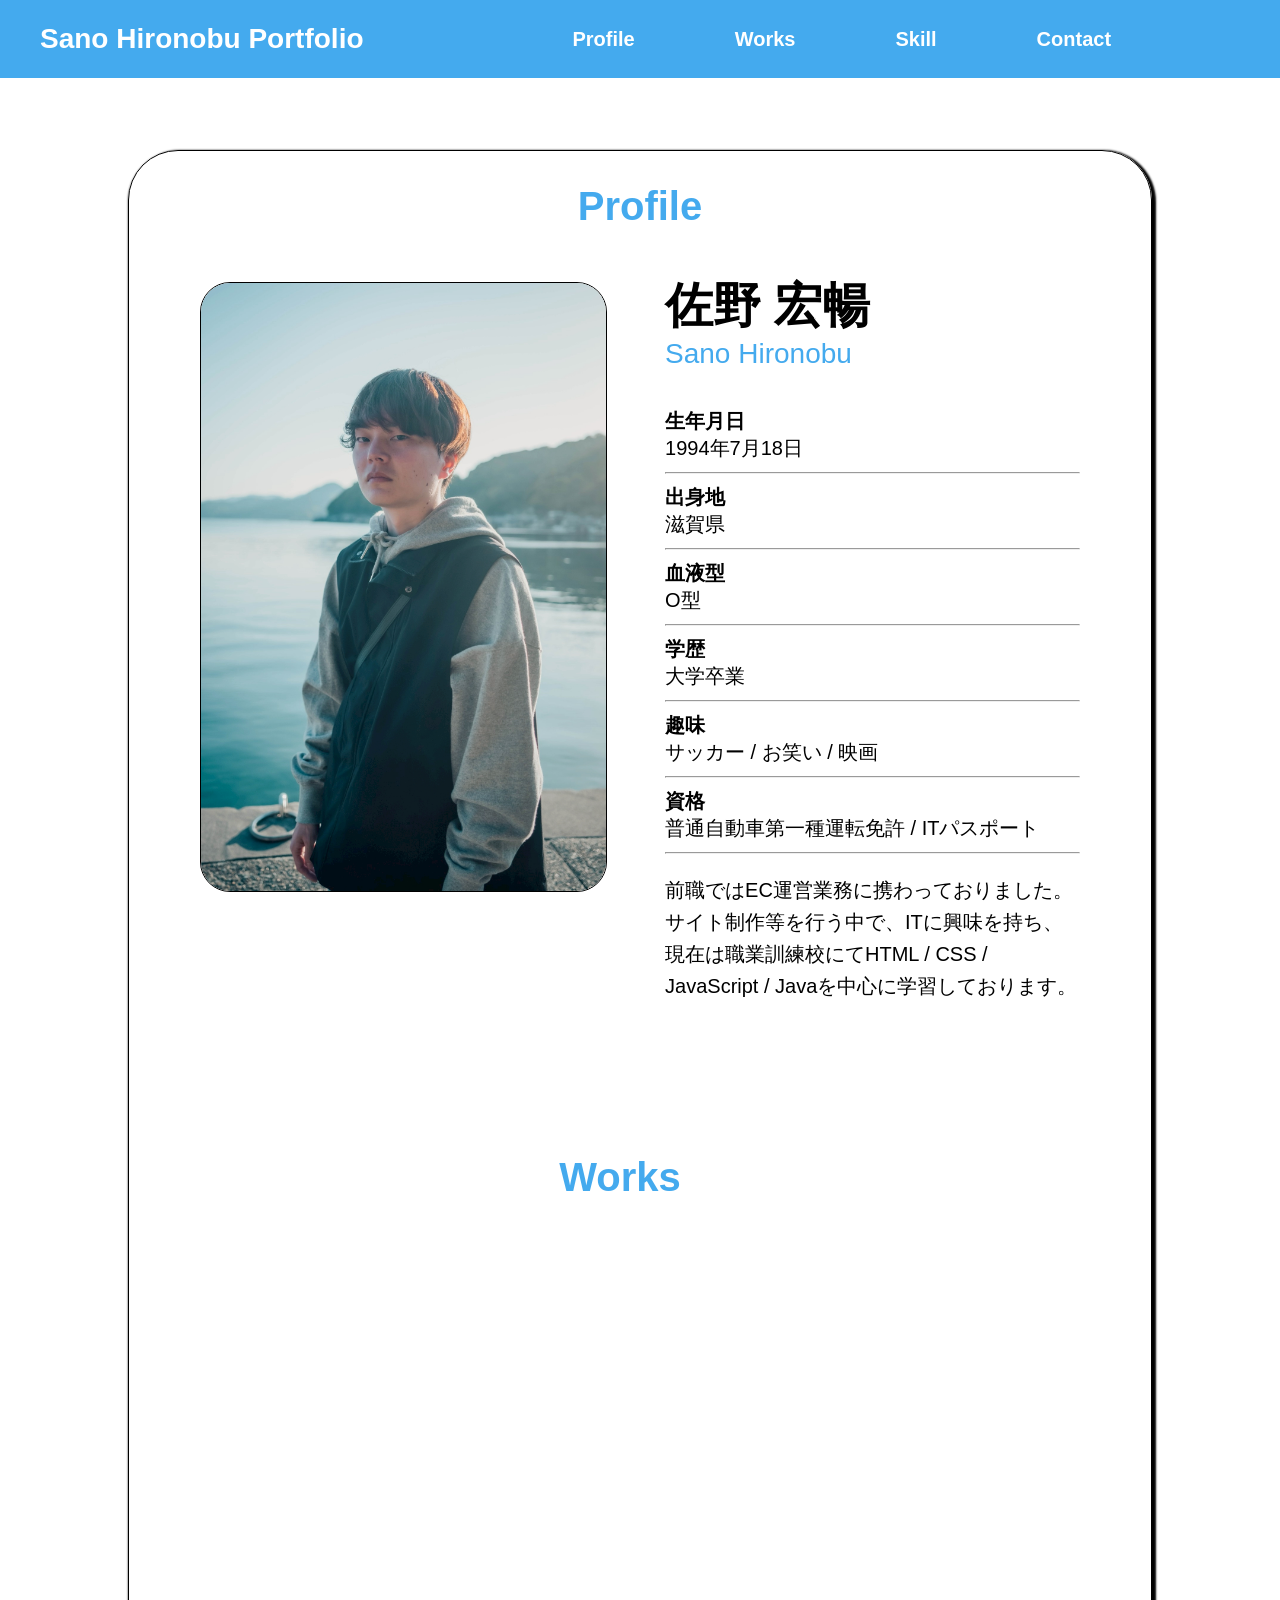
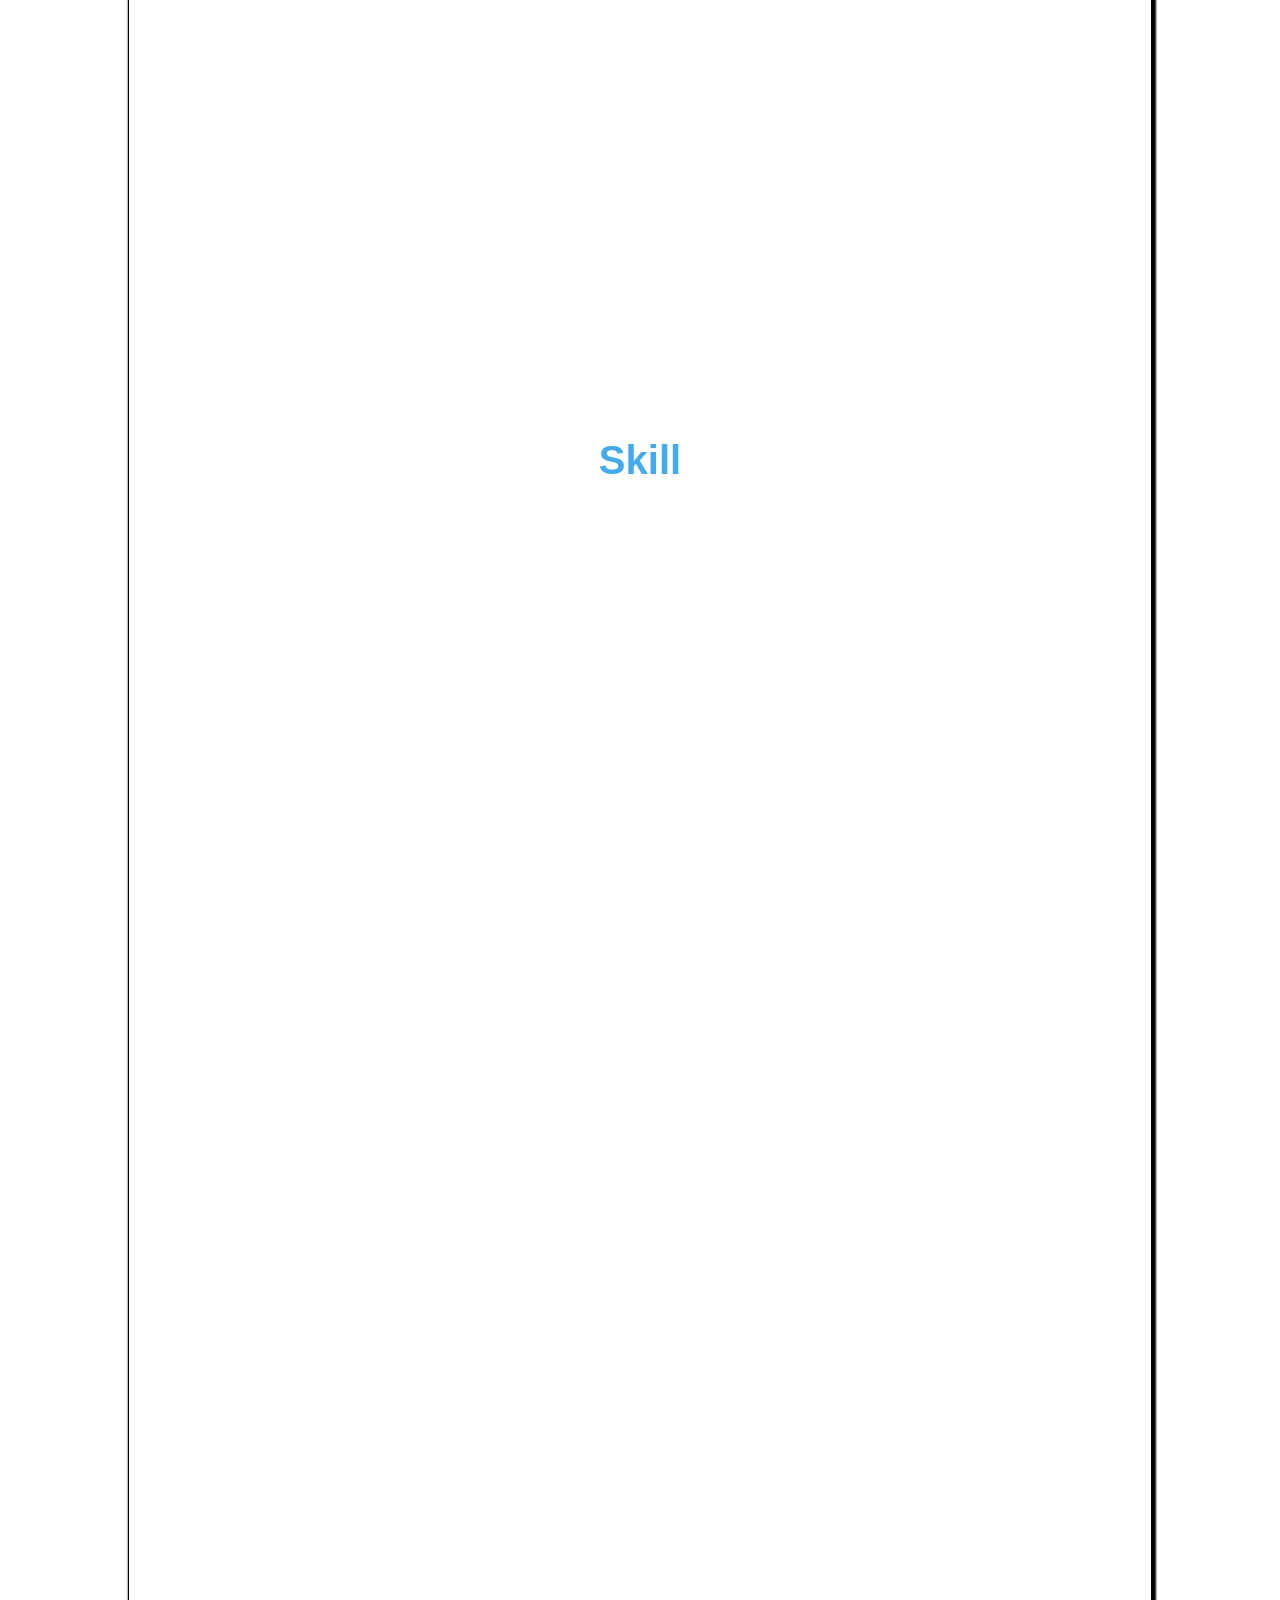
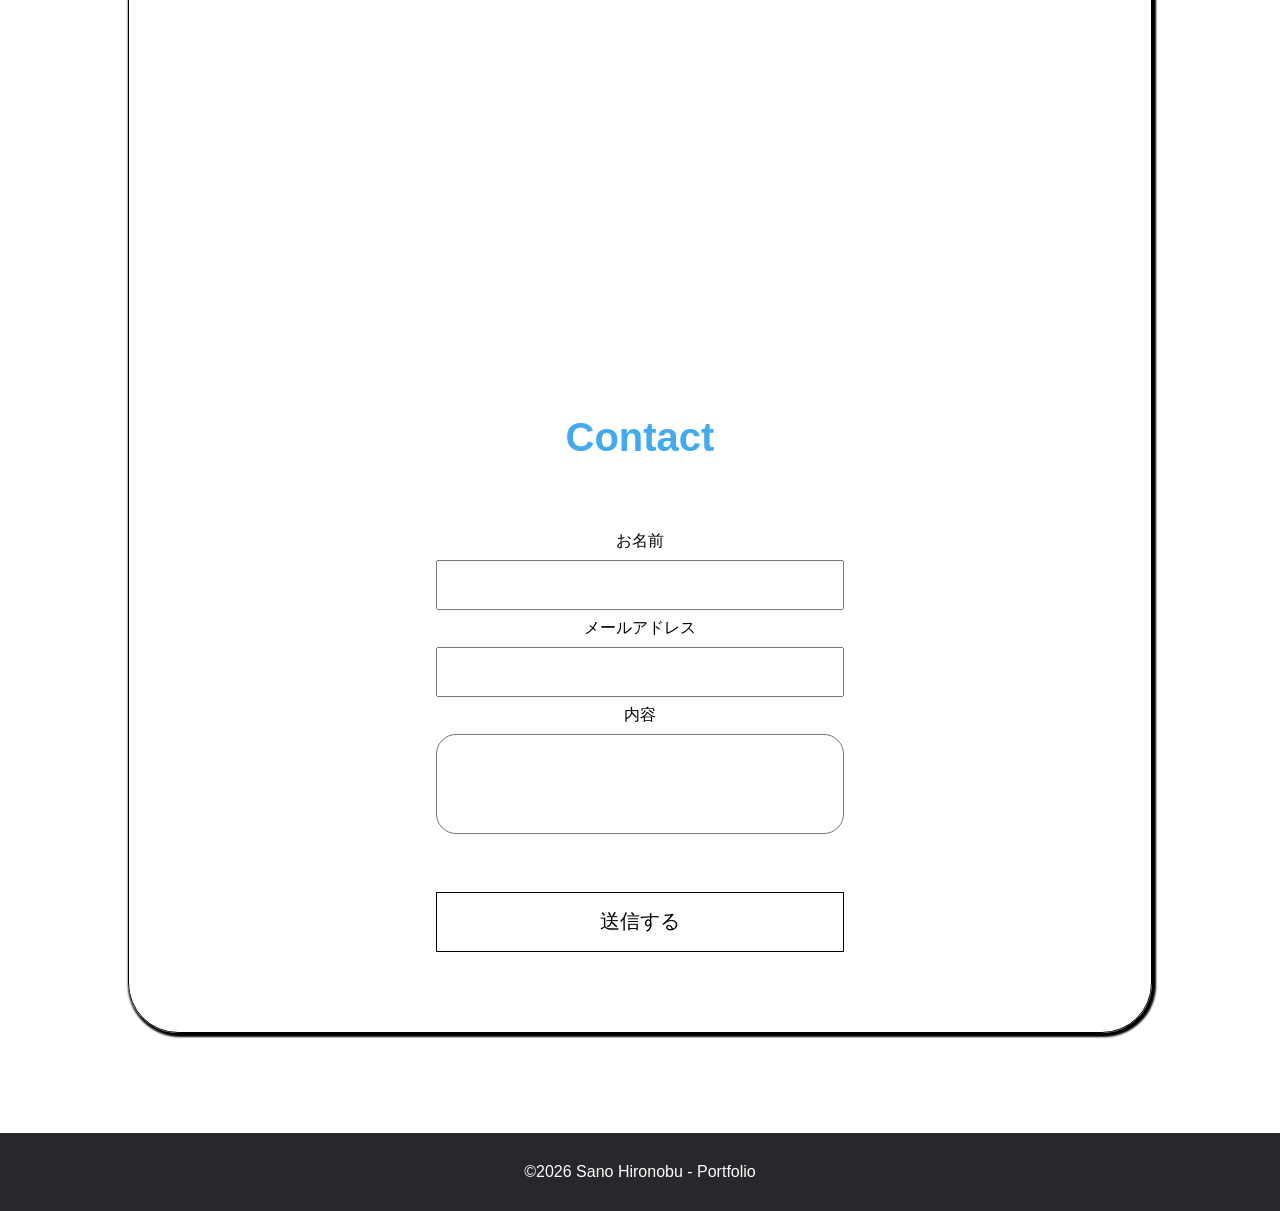
==== index.html @ 175f9f1a "Add files via upload" ====
<!DOCTYPE html>
<html lang="ja">

<head>
    <meta charset="UTF-8">
    <meta name="viewport" content="width=device-width, initial-scale=1.0">
    <title>Sano Hironobu portfolio</title>
    <link rel="stylesheet" href="css/style.css">
    <script src="JavaScript/script.js" defer></script>
</head>

<body>
    <!--ヘッダー-->
    <header id="header">
        <h2>Sano Hironobu Portfolio</h2>
        <ul class="menu">
            <li><a href="#profile">Profile</a></li>
            <li><a href="#work">Works</a></li>
            <li><a href="#skill">Skill</a></li>
            <li><a href="#contact">Contact</a></li>
        </ul>
    </header>
    <!--プロフィール-->
    <main id="main">
        <section id="profile">
            <h2 class="title">Profile</h2>
            <div class="profile-box">
                <div class="profile-left">
                    <img src="img/tate.jpg" class="profile" alt="佐野宏暢">
                </div>
                <div class="profile-right">
                    <div class="about">
                        <div class="name">
                            <h2>佐野 宏暢</h2>
                            <span class="font">Sano Hironobu</span>
                        </div>
                        <ul class="list">
                            <li>
                                <div class="profile-introduction">生年月日</div> 1994年7月18日
                                <hr>
                            </li>

                            <li>
                                <div class="profile-introduction">出身地</div> 滋賀県
                                <hr>
                            </li>
                            <li>
                                <div class="profile-introduction">血液型</div> O型
                                <hr>
                            </li>
                            <li>
                                <div class="profile-introduction">学歴</div> 大学卒業
                                <hr>
                            </li>
                            <li>
                                <div class="profile-introduction">趣味</div> サッカー / お笑い / 映画
                                <hr>
                            </li>
                            <li>
                                <div class="profile-introduction">資格</div> 普通自動車第一種運転免許 / ITパスポート
                                <hr>
                            </li>
                        </ul>
                        <div class="job">
                            <p>前職ではEC運営業務に携わっておりました。サイト制作等を行う中で、ITに興味を持ち、現在は職業訓練校にてHTML / CSS / JavaScript /
                                Javaを中心に学習しております。</p>
                        </div>
                    </div>
                </div>
            </div>
        </section>
        <!--ワーク-->
        <section id="work">
            <h2 class="title">Works</h2>
            <div class="works-list">
                <ul class="w-list">
                    <li><img src="img/works/travel.png"><span>シンガポール観光サイト</span></li>
                    <li><img src="img/works/frend.png"><span>友人ポートフォリオサイト</span></li>
                    <li><img src="img/works/formation.png" class="form"><span>フットサルフォーメーションアプリ</span></li>
                    <li><img src="img/works/profile.png" class="form"><span>Sano Hironobuポートフォリオサイト</span></li>
                </ul>
            </div>
        </section>
        <!--スキル-->
        <section id="skill">
            <h2 class="title">Skill</h2>
            <div class="sk-list">
                <img src="img/skill/html.png">
                <img src="img/skill/css.png">
                <h3>HTML / CSS</h3>
                HTMLとCSSを用いたWebサイトの構築ができます。FlexboxやGridを用いたレイアウト構築、レスポンシブ対応を意識したコーディングを心掛けています。
            </div>
            <div class="sk-list">
                <img src="img/skill/js.png">
                <h3>JavaScript</h3>
                モーダル、スライド表示など、UIの操作性を高めるインタラクションを実装できます。
            </div>

            <div class="sk-list">
                <img src="img/skill/java.png">
                <h3>Java</h3>
                基本文法（変数、データ型、演算子）の理解、制御構文（if 文による条件分岐、for や while による繰り返し処理）、配列や基本的なコレクションの操作が可能です。
            </div>
            <div class="sk-list">
                <img src="img/skill/Python.png">
                <h3>Python</h3>
                基本文法（変数、インデントによるブロック構造、データ型）、リスト（List）、タプル（Tuple）、辞書（Dict）、セット（Set）などのデータ構造の操作と関数の定義操作が可能です。
            </div>
            <div class="sk-list">
                <img src="img/skill/android.png">
                <h3>AndroidStudio</h3>
                Javaを使用しての基本操作、画面レイアウトの操作、画面遷移、ライフサイクルの理解が可能です。(制作例：おみくじ、電卓、じゃんけんアプリ)
            </div>
            <div class="sk-list">
                <img src="img/skill/photo.png">
                <h3>Photoshop</h3>
                Photoshopの基本操作が可能です。画像の補正やトリミング、Webサイト用の画像加工に使用しています。
            </div>
            <div class="sk-list">
                <img src="img/skill/ill.png">
                <h3>Illustrator</h3>
                Illustratorの基本操作が可能です。簡単なアイコンやサイトパーツの作成、レイアウト素材の作成に使用しています。
            </div>
            <div class="sk-list">
                <img src="img/skill/premire.png">
                <h3>Premiere Pro</h3>
                Premiere Proの基本操作が可能です。簡単な編集やテロップ作成等が可能です。
            </div>
            <div class="sk-list">
                <img src="img/skill/GitHub.png">
                <h3>Github</h3>
                リポジトリ、クローン、ブランチ、コミット・プッシュなど基本的な操作が可能です。
            </div>
        </section>
        <!-- 問い合わせ-->
        <section id="contact">
            <div class="contact-inner">
                <div class="form">
                    <h2 class="title">Contact</h2>
                </div>
                <br>
                <form action="" method="post" class="contact-form">
                    <label>お名前</label>
                    <input type="text" name="名前" class="textarea-name">
                    <label>メールアドレス</label>
                    <input type="email" name="メールアドレス" class="textarea-mail">
                    <label>内容</label>
                    <textarea name="依頼内容" class="textarea-request"></textarea>
                    <input type="submit" class="submit" value="送信する">
                </form>
            </div>
        </section>
    </main>
    <!--フッター-->
    <footer id="footer">
        <div class="copyright">
            &copy;2026 Sano Hironobu - Portfolio
        </div>
    </footer>
</body>

</html>
---- css/style.css ----
@charset "UTF-8";

/*共通部分
----------------------------------- */
html {
    max-width: 100%;
    font-family: "游ゴシック体", YuGothic, "游ゴシック", "Yu Gothic", "メイリオ", sans-serif;
}

img {
    max-width: 100%;
    height: auto;
}

a {
    text-decoration: none;
}

#main {
    border: 1px solid black;
    border-radius: 50px;
    box-shadow: 2px 2px 2px 2px;
    margin-left: 10%;
    margin-right: 10%;
    margin-bottom: 100px;
}

body {
    padding-top: 150px;
    margin: 0;
}

.title {
    text-align: center;
    align-items: center;
    font-size: 40px;
    color: #4ae;
}

/* ヘッダー 
---------------------------------- */
#header {
    width: 100%;
    display: flex;
    justify-content: space-between;
    align-items: center;
    padding: 0 40px;
    position: fixed;
    top: 0;
    z-index: 100;
    background-color: #4ae;
    color: white;
}

#header h2 {
    font-size: 28px;
}

.menu {
    font-size: 20px;
    display: flex;
    margin: 0 auto;
    list-style: none;
    justify-content: space-between;
    align-items: center;
    gap: 100px;
    font-weight: bold;
    padding: 0;
}

.menu a {
    color: white;
    position: relative;
    padding-bottom: 4px;
}

.menu a::after {
    position: absolute;
    bottom: 0;
    left: 50%;
    width: 0;
    height: 2px;
    content: "";
    transition: .3s;
    transform: translateX(-50%);
    background-color: white;
}

.menu a:hover::after {
    width: 100%;
}

/* プロフィール
---------------------------------------*/
.profile-box {
    display: flex;
    align-items: flex-start;
    gap: 80px;
    padding-left: 5%;
}

.profile-left {
    flex: 1;
}

.profile-right {
    flex: 1.2;
}

.profile-box img.profile {
    margin-left: 20px;
    margin-top: 20px;
    width: 100%;
    border-radius: 30px;
    border: 1px solid black;
}

.slider::-webkit-scrollbar {
    display: none;
}

.slider {
    padding-left: 20px;
    width: 100%;
    height: auto;
}

.img-box {
    flex: 0 0 auto;
    gap: 30px;
    overflow-x: auto;
    margin-top: 15px;
    display: flex;
}

.slider-img {
    flex: 0 0 100px;
    height: 100px;
    object-fit: cover;
    border-radius: 20px;
}
.name {
    display: flex;
    flex-direction: column;
    line-height: 8px;
    padding-bottom: 50px;
    font-size: 32px;
}

.list {
    padding: 0;
    margin: 0;
    list-style: none;
    font-size: 20px;
}

.profile-introduction {
    display: flex;
    font-weight: bold;
}

.job {
    margin-top: 20px;
    line-height: 1.6;
    font-size: 20px;
    padding-right: 15%;
}

.font {
    font-size: 28px;
    color: #4ae
}

hr {
    width: 85%;
    margin-left: 0;
}

#profile li {
    list-style: none;
}

/*ワーク
---------------------------------------*/
#work {
    align-items: center;
    text-align: center;
    padding-left: 0px;
    padding-right: 40px;
    padding-top: 100px;
    padding-bottom: 100px;
}

.w-list {
    display: grid;
    grid-template-columns: repeat(2, 1fr);
    list-style: none;
    gap: 50px;
    padding-bottom: 20px;

    opacity: 0;
    transform: translateY(30px);
    transition: opacity 0.6s ease, transform 0.6s ease;
}
.w-list.visible {
    opacity: 1;
    transform: translateY(0);
}


#work img {
    border: 1px solid black;
    border-radius: 30px;
    transition: transform 0.3s;
}

#work img:hover {
    transform: scale(1.05);
}

/* スキル
---------------------------------------*/
#skill {
    padding: 0 20px;
}

#skill h2 {
    text-align: center;
    margin-bottom: 40px;
}

#skill img {
    width: 100px;
    height: 100px;
    margin-right: 30px;
}

.sk-list {
    display: flex;
    align-items: center;
    border: 1px solid black;
    border-radius: 50px;
    padding: 20px 40px;
    margin: 20px;

    opacity: 0;
    transform: translateY(30px);
    transition: opacity 0.6s ease, transform 0.6s ease;
}
.sk-list.visible {
    opacity: 1;
    transform: translateY(0);
}

.sk-list h3 {
    margin-right: 30px;
}

.sk-list:hover {
    background-color: rgba(68, 170, 238, 0.123);
    cursor: pointer;
}


/*コンタクト
---------------------------------------*/
.contact-inner {
    display: flex;
    flex-direction: column;
    align-items: center;
    text-align: center;
    gap: 10px;
}
.contact-form {
    width: 40%;
    display: flex;
    flex-direction: column;
    gap: 8px;
}
.textarea-name,
.textarea-mail,
.textarea-request {
    width: 100%;
    box-sizing: border-box;
    font-size: 30px;
}

.textarea-mail,
.textarea-name {
    height: 50px;
}
.textarea-request {
    height: 100px;
    border-radius: 20px;
    resize: none;
}

.submit {
    background-color: white;
    color: black;
    font-size: 20px;
    width: 100%;
    height: 60px;
    margin-bottom: 80px;
    margin-top: 50px;
    border: 1px solid black;
}

.submit:hover {
    background-color: #4ae;
    color: white;
    cursor: pointer;
}

/*フッター
---------------------------------------*/
#footer {
    background-color: rgb(39, 40, 43);
    padding: 30px;
    align-items: center;
    text-align: center;
}

.copyright {
    font-size: 16px;
    color: white;
}


/*スマホ
---------------------------------------*/
@media screen and (max-width: 1000px) {

    #header {
        padding: 15px;
        flex-direction: column;
        gap: 10px;
    }

    .menu {
        justify-content: center;
        padding: 0;
        gap: 15px;
    }

    .profile-box {
        flex-direction: column;
        align-items: center;
    }

    .profile-left,
    .profile-right {
        width: 100%;
    }

    .profile {
        display: block;
        margin: 0 auto 20px;
        max-width: 250px;
    }

    .w-list {
        grid-template-columns: 1fr;
    }

    .w-list li {
        width: 100%;
        margin-bottom: 20px;
    }

    #skill {
        padding: 10px;
    }

    .sk-list {
        width: auto;
        margin: 10px 0;
        padding: 10px 20px;
        border-radius: 20px;
        flex-wrap: wrap;
        gap:10px
    }
    #skill img{
        width: 60px;
        height: 60px;
        margin-right: 15px;
    }

    .contact-inner {
        padding: 0 20px;
    }

    .textarea-name,
    .textarea-mail,
    .textarea-request {
        width: 100%;
        box-sizing: border-box;
        font-size: 16px;
        margin-bottom: 15px;
        padding: 10px;
    }

    .submit {
        width: 100%;
        padding: 12px;
    }
}
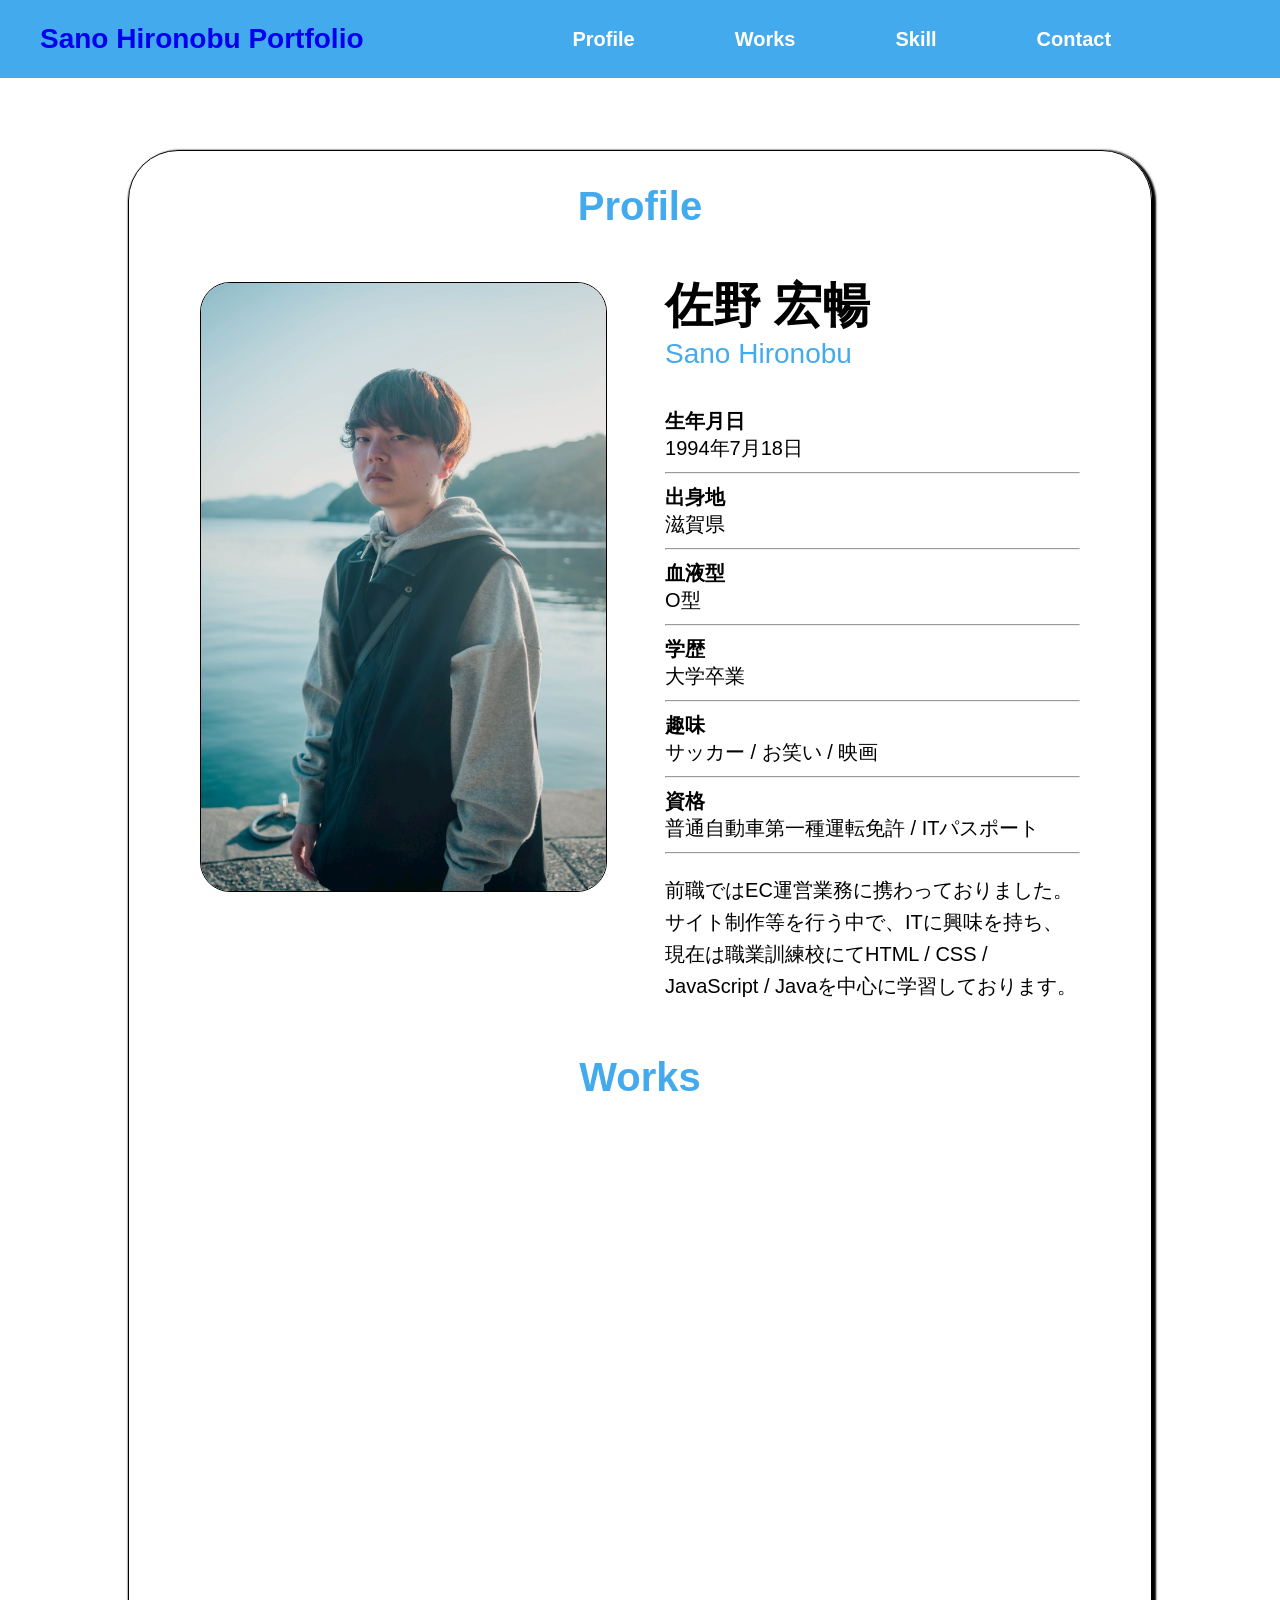
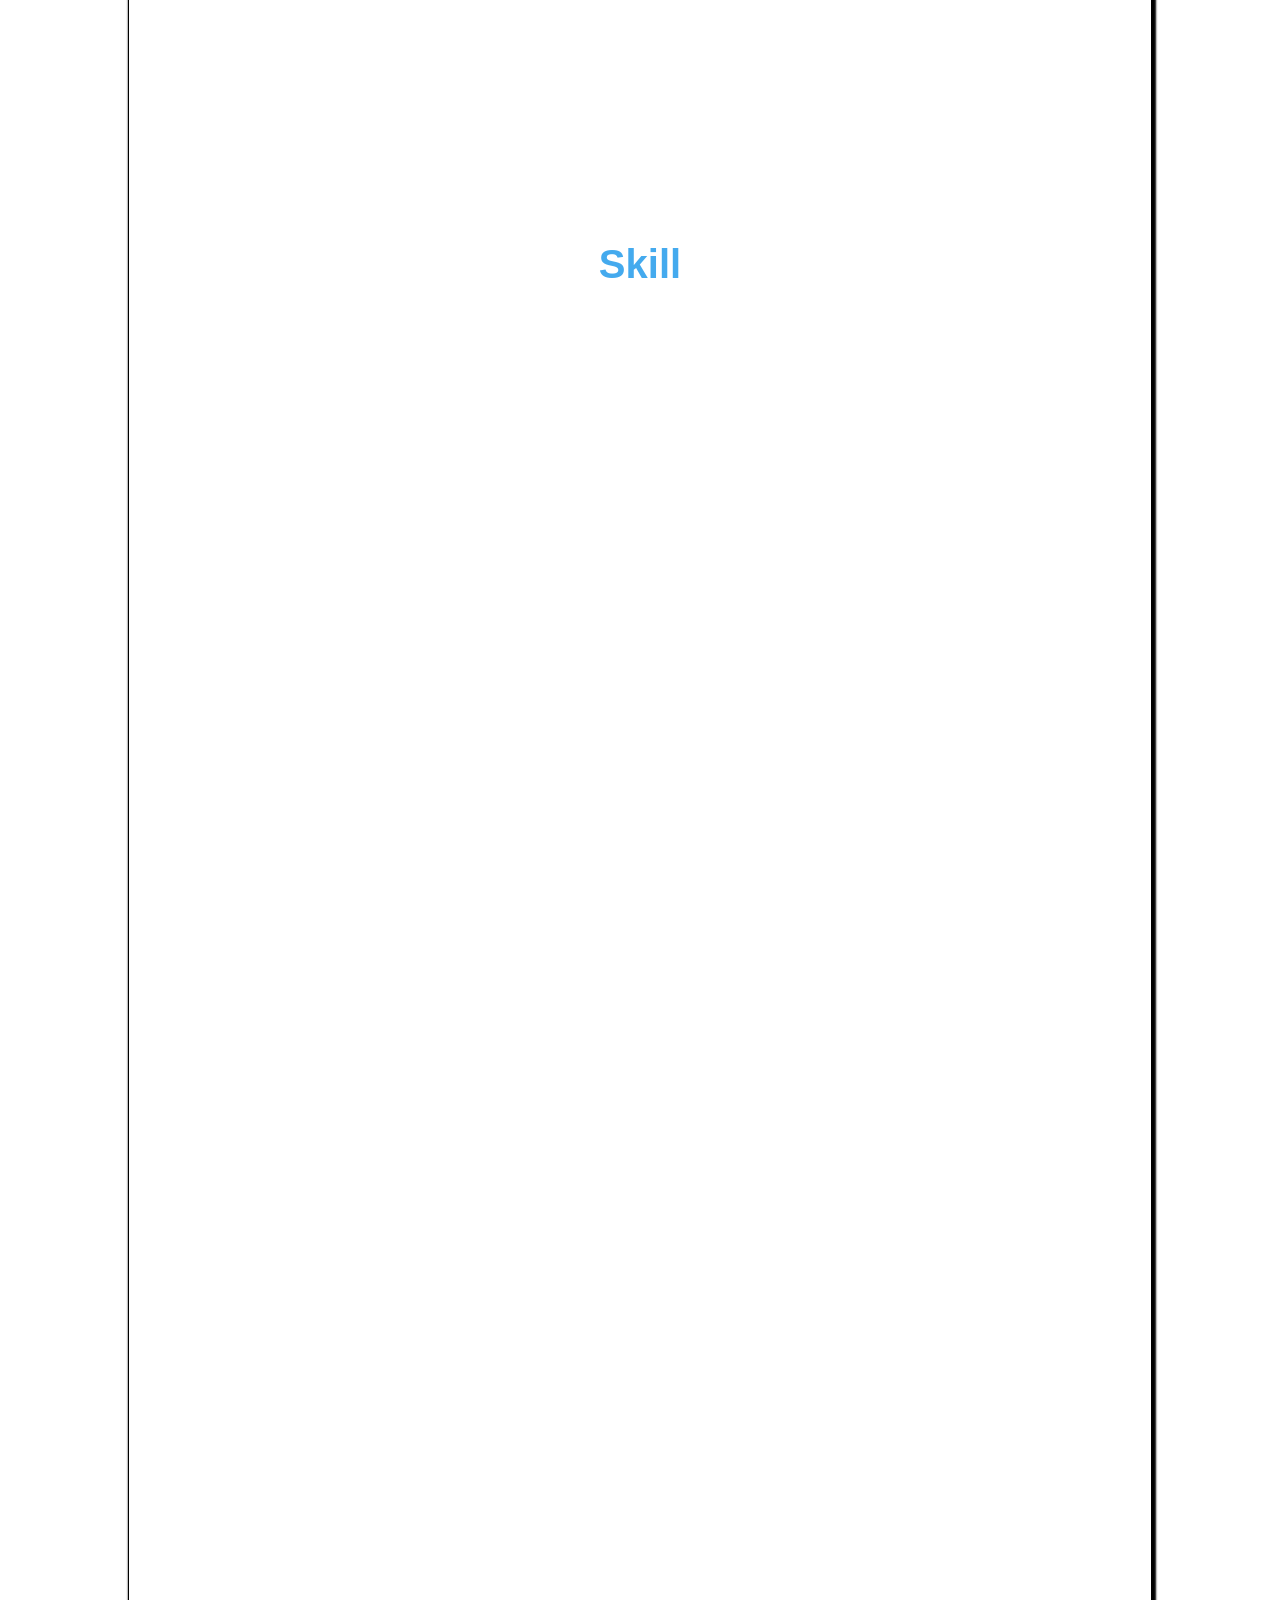
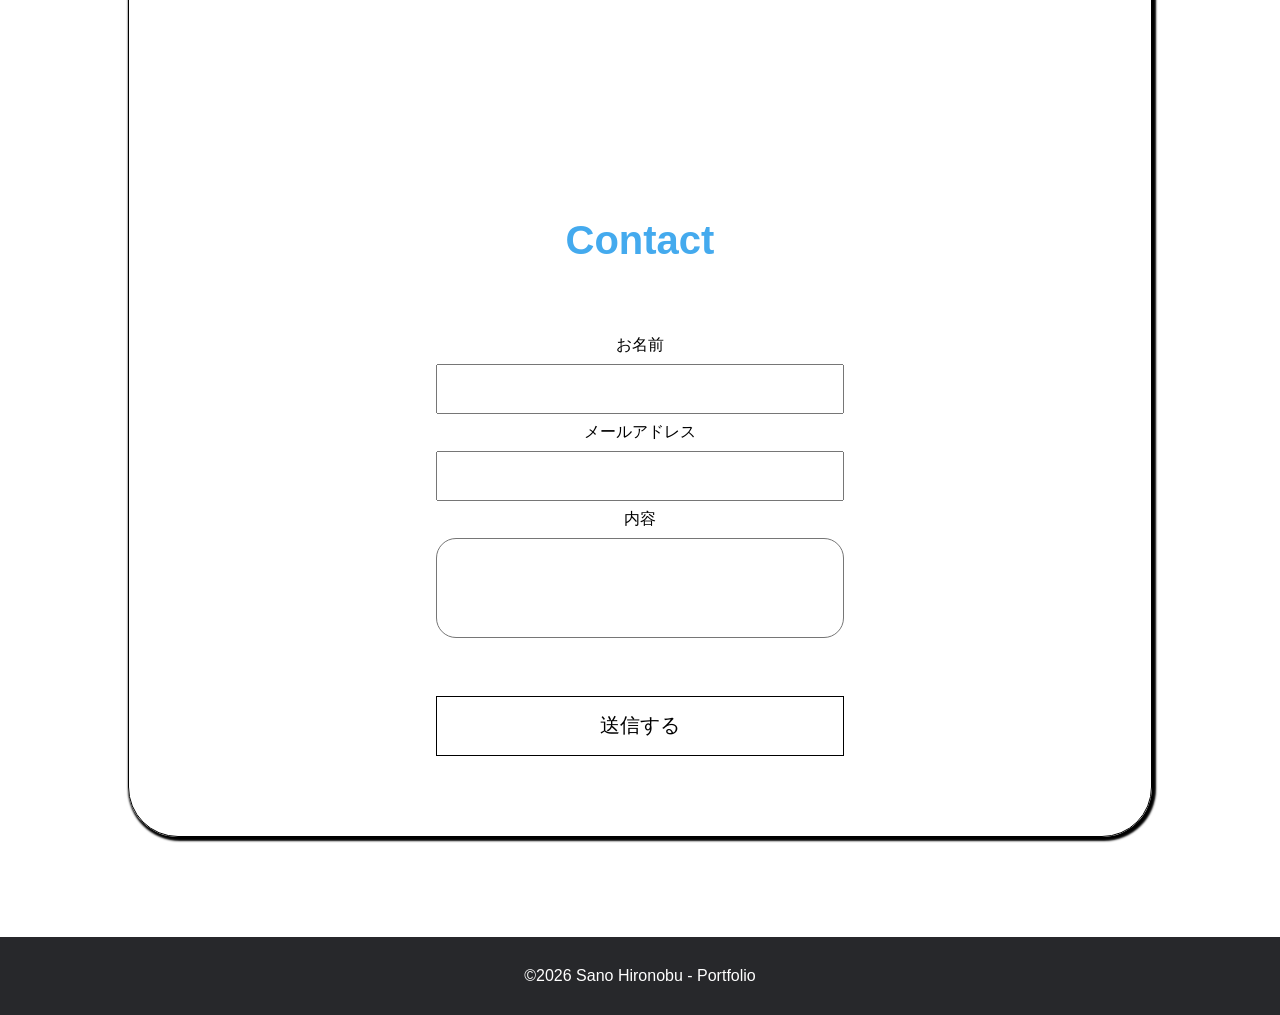
==== commit b9c3821a: "scroll" ====
--- a/index.html
+++ b/index.html
@@ -12,10 +12,10 @@
 <body>
     <!--ヘッダー-->
     <header id="header">
-        <h2>Sano Hironobu Portfolio</h2>
+        <h2><a href="https://portfolio-sano.github.io/profile/">Sano Hironobu Portfolio</a></h2>
         <ul class="menu">
             <li><a href="#profile">Profile</a></li>
-            <li><a href="#work">Works</a></li>
+            <li><a href="#works">Works</a></li>
             <li><a href="#skill">Skill</a></li>
             <li><a href="#contact">Contact</a></li>
         </ul>
@@ -70,7 +70,7 @@
             </div>
         </section>
         <!--ワーク-->
-        <section id="work">
+        <section id="works">
             <h2 class="title">Works</h2>
             <div class="works-list">
                 <ul class="w-list">
@@ -159,4 +159,4 @@
     </footer>
 </body>
 
-</html>+</html>
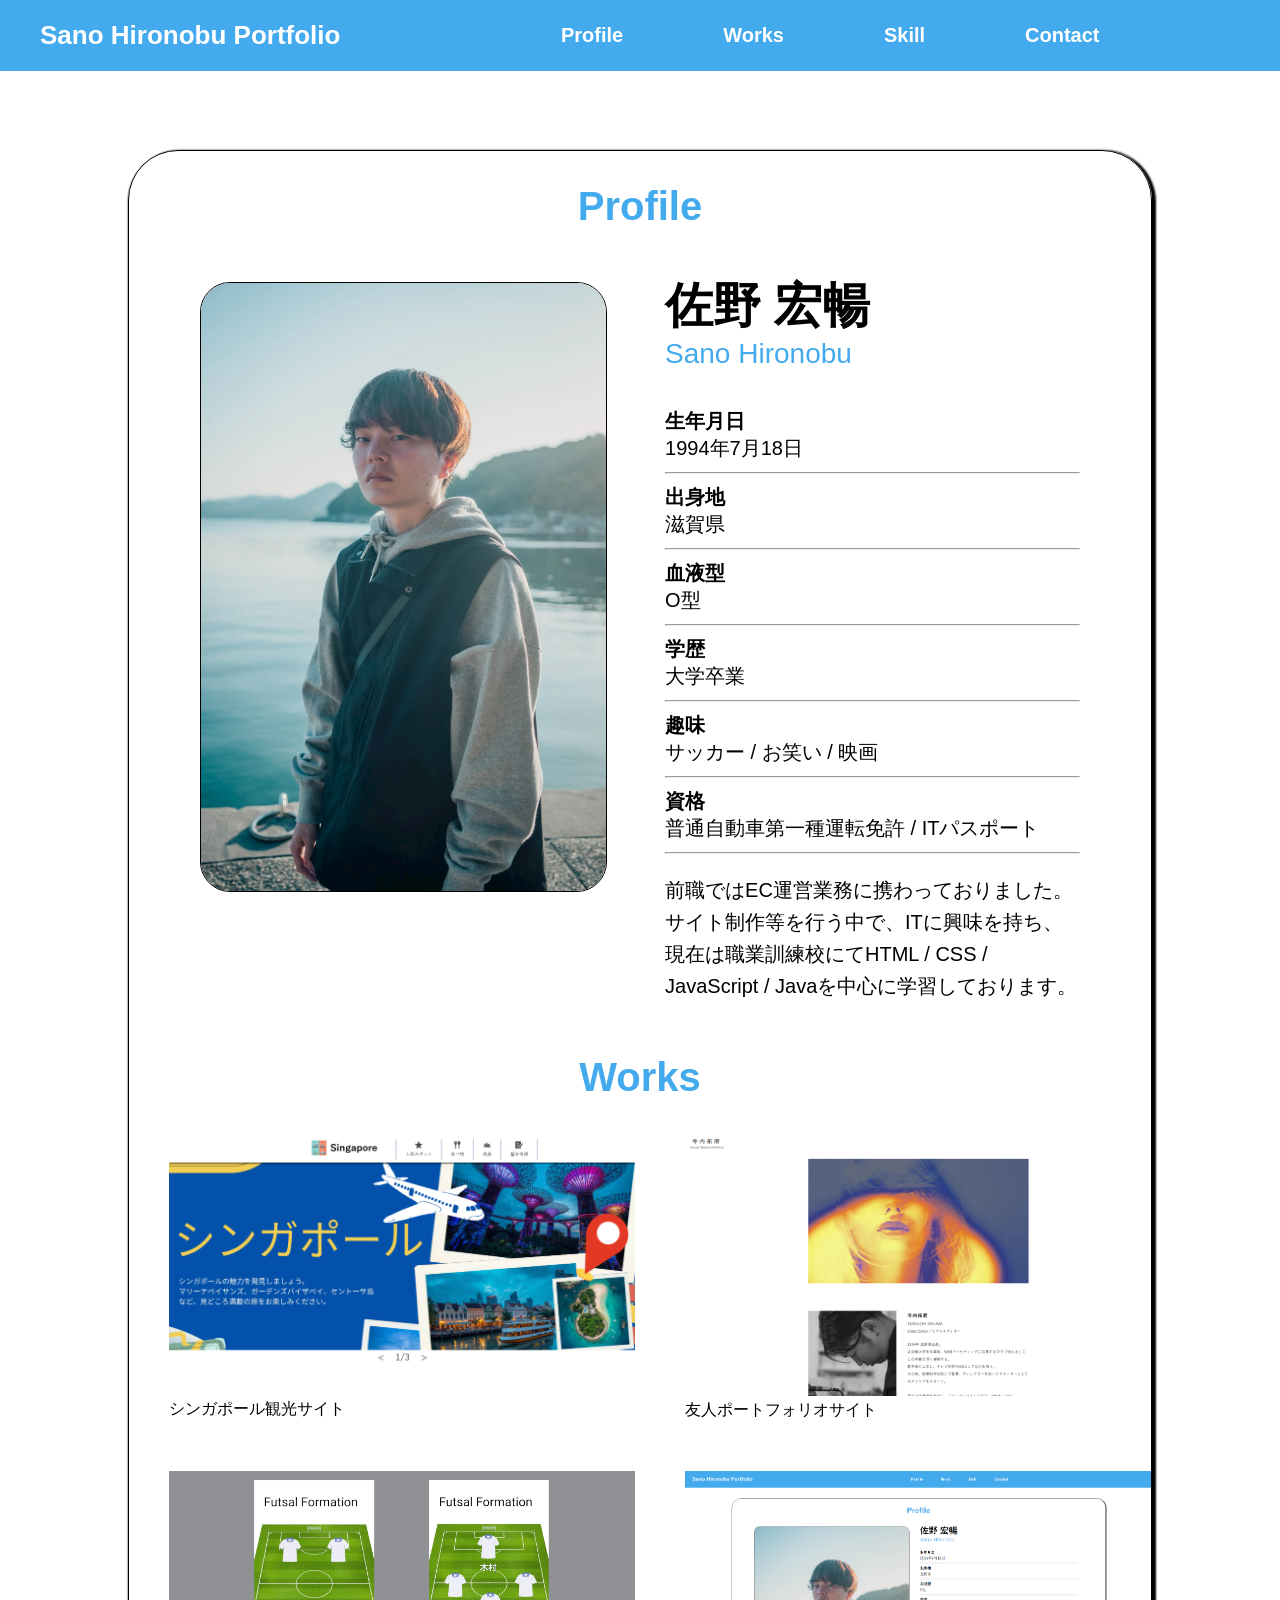
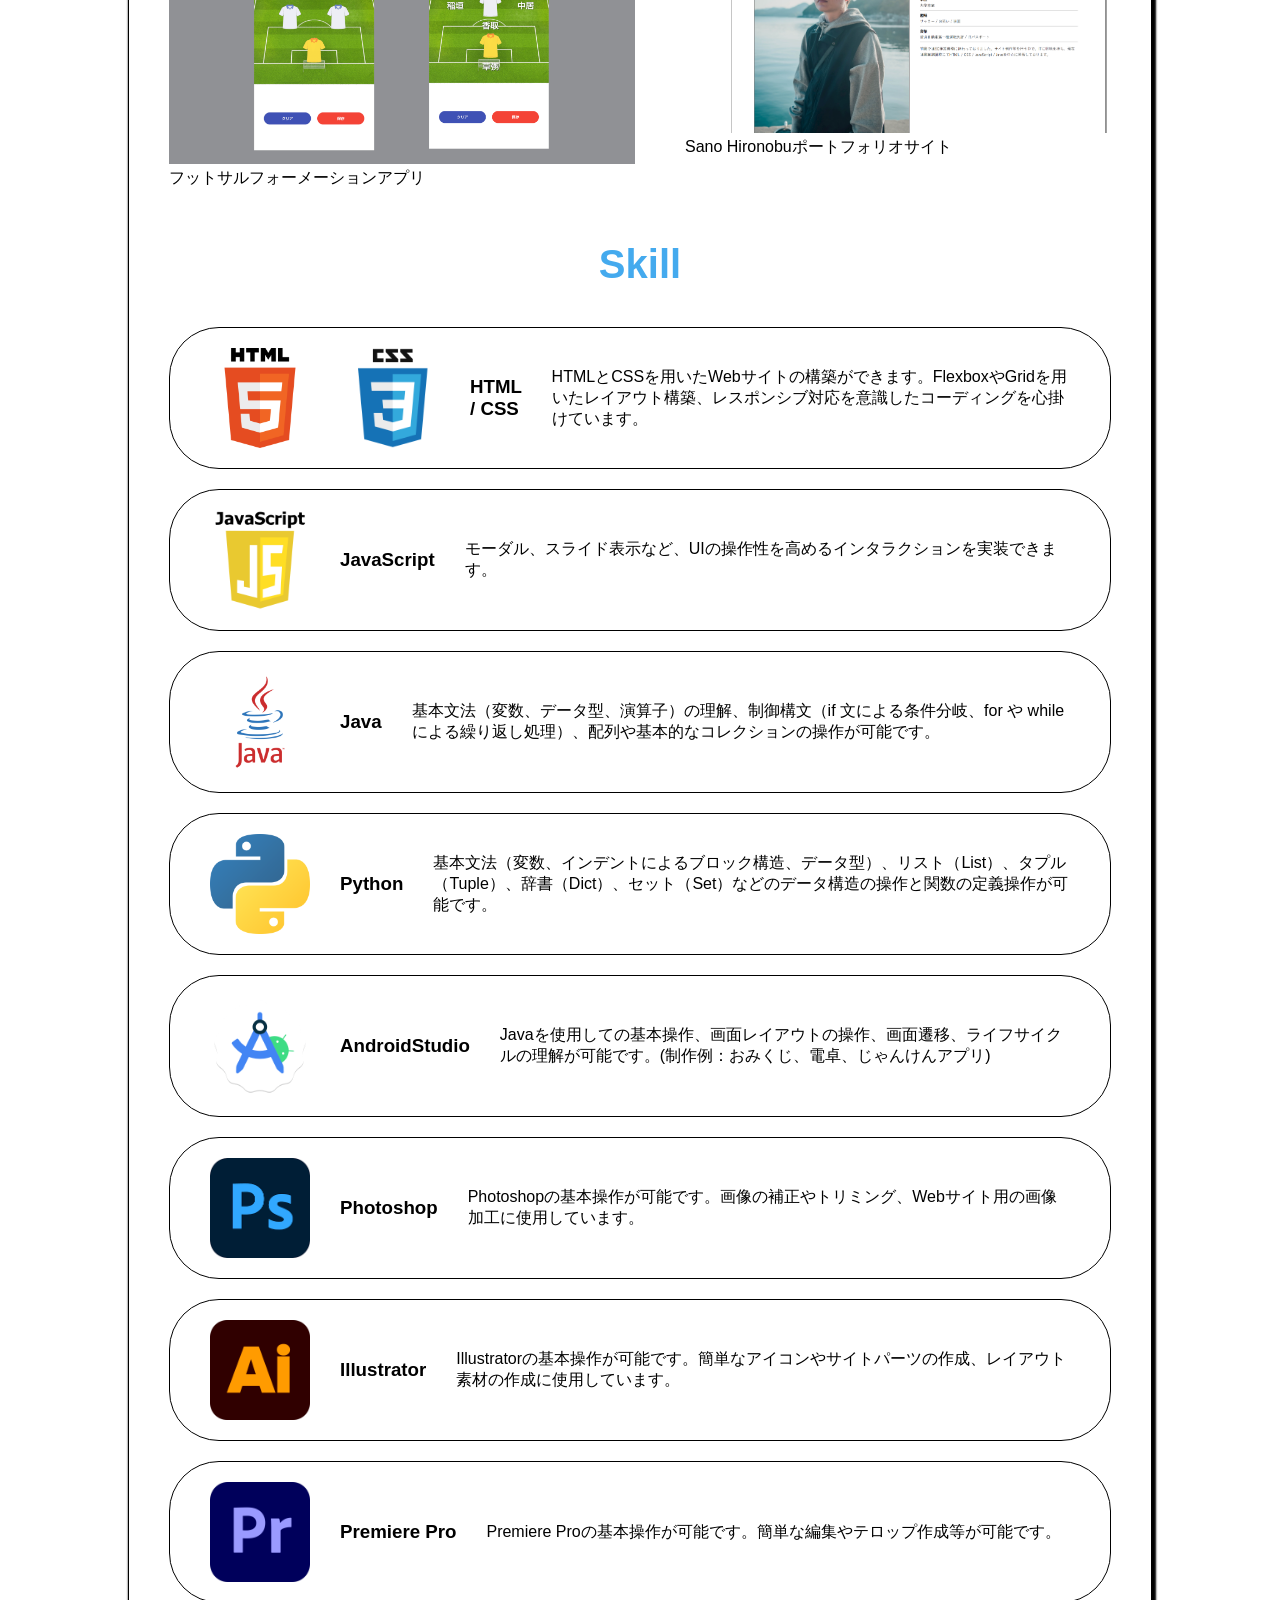
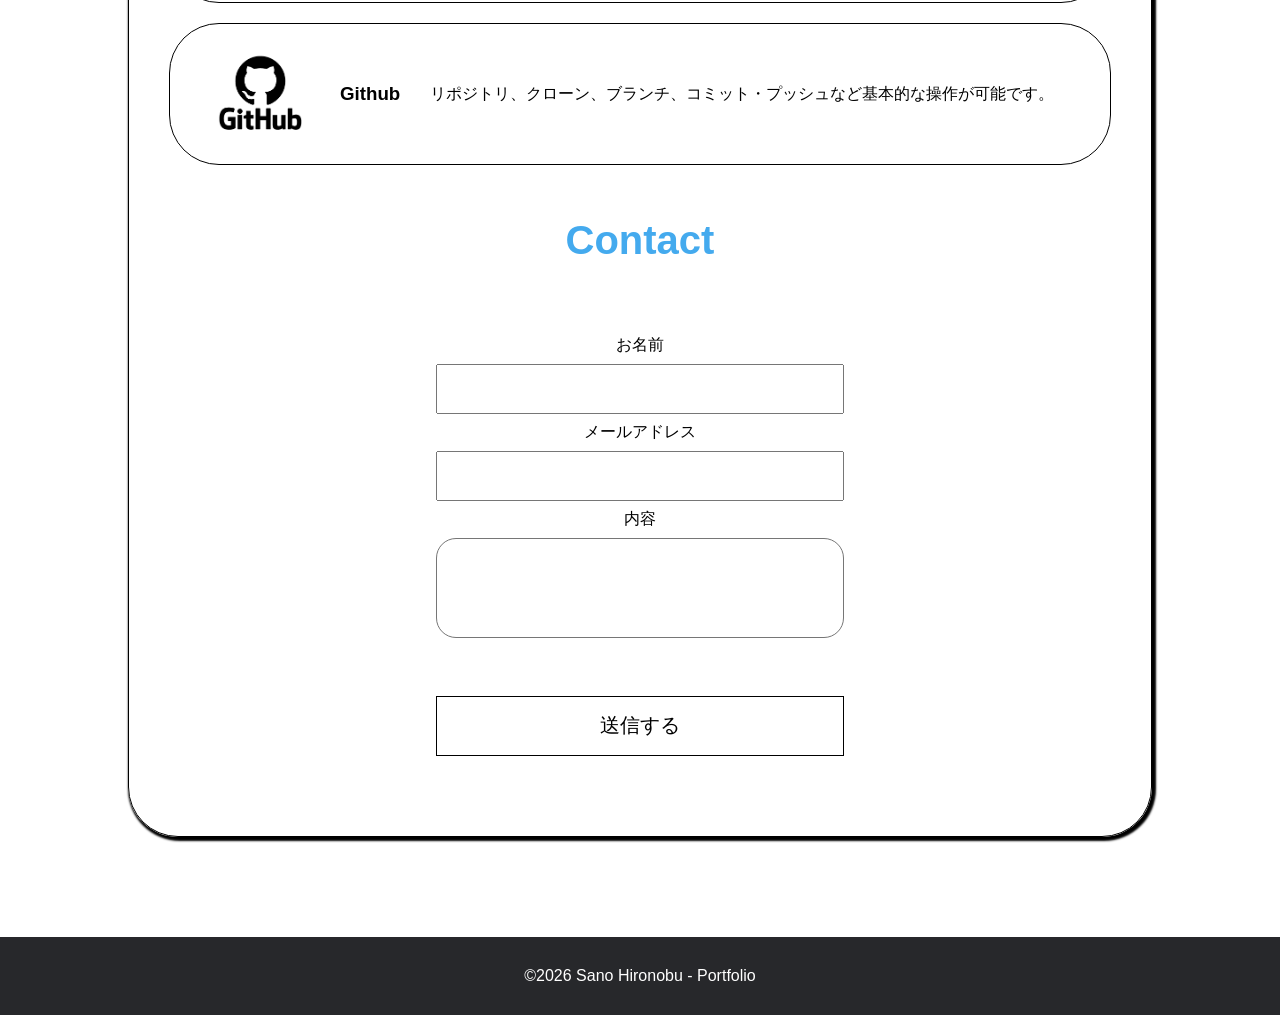
==== commit f4fc3276: "javascript rename" ====
--- a/index.html
+++ b/index.html
@@ -6,7 +6,7 @@
     <meta name="viewport" content="width=device-width, initial-scale=1.0">
     <title>Sano Hironobu portfolio</title>
     <link rel="stylesheet" href="css/style.css">
-    <script src="JavaScript/script.js" defer></script>
+    <script src="javaScript/script.js" defer></script>
 </head>
 
 <body>
--- a/css/style.css
+++ b/css/style.css
@@ -5,6 +5,7 @@
 html {
     max-width: 100%;
     font-family: "游ゴシック体", YuGothic, "游ゴシック", "Yu Gothic", "メイリオ", sans-serif;
+    scroll-padding-top:150px;
 }
 
 img {
@@ -36,7 +37,6 @@
     font-size: 40px;
     color: #4ae;
 }
-
 /* ヘッダー 
 ---------------------------------- */
 #header {
@@ -52,10 +52,13 @@
     color: white;
 }
 
-#header h2 {
-    font-size: 28px;
-}
-
+#header h2 a{
+    font-size: 26px;
+    color: white;
+}
+#header h2:hover{
+    transform: scale(1.02);
+}
 .menu {
     font-size: 20px;
     display: flex;
@@ -404,4 +407,4 @@
         width: 100%;
         padding: 12px;
     }
-}+}
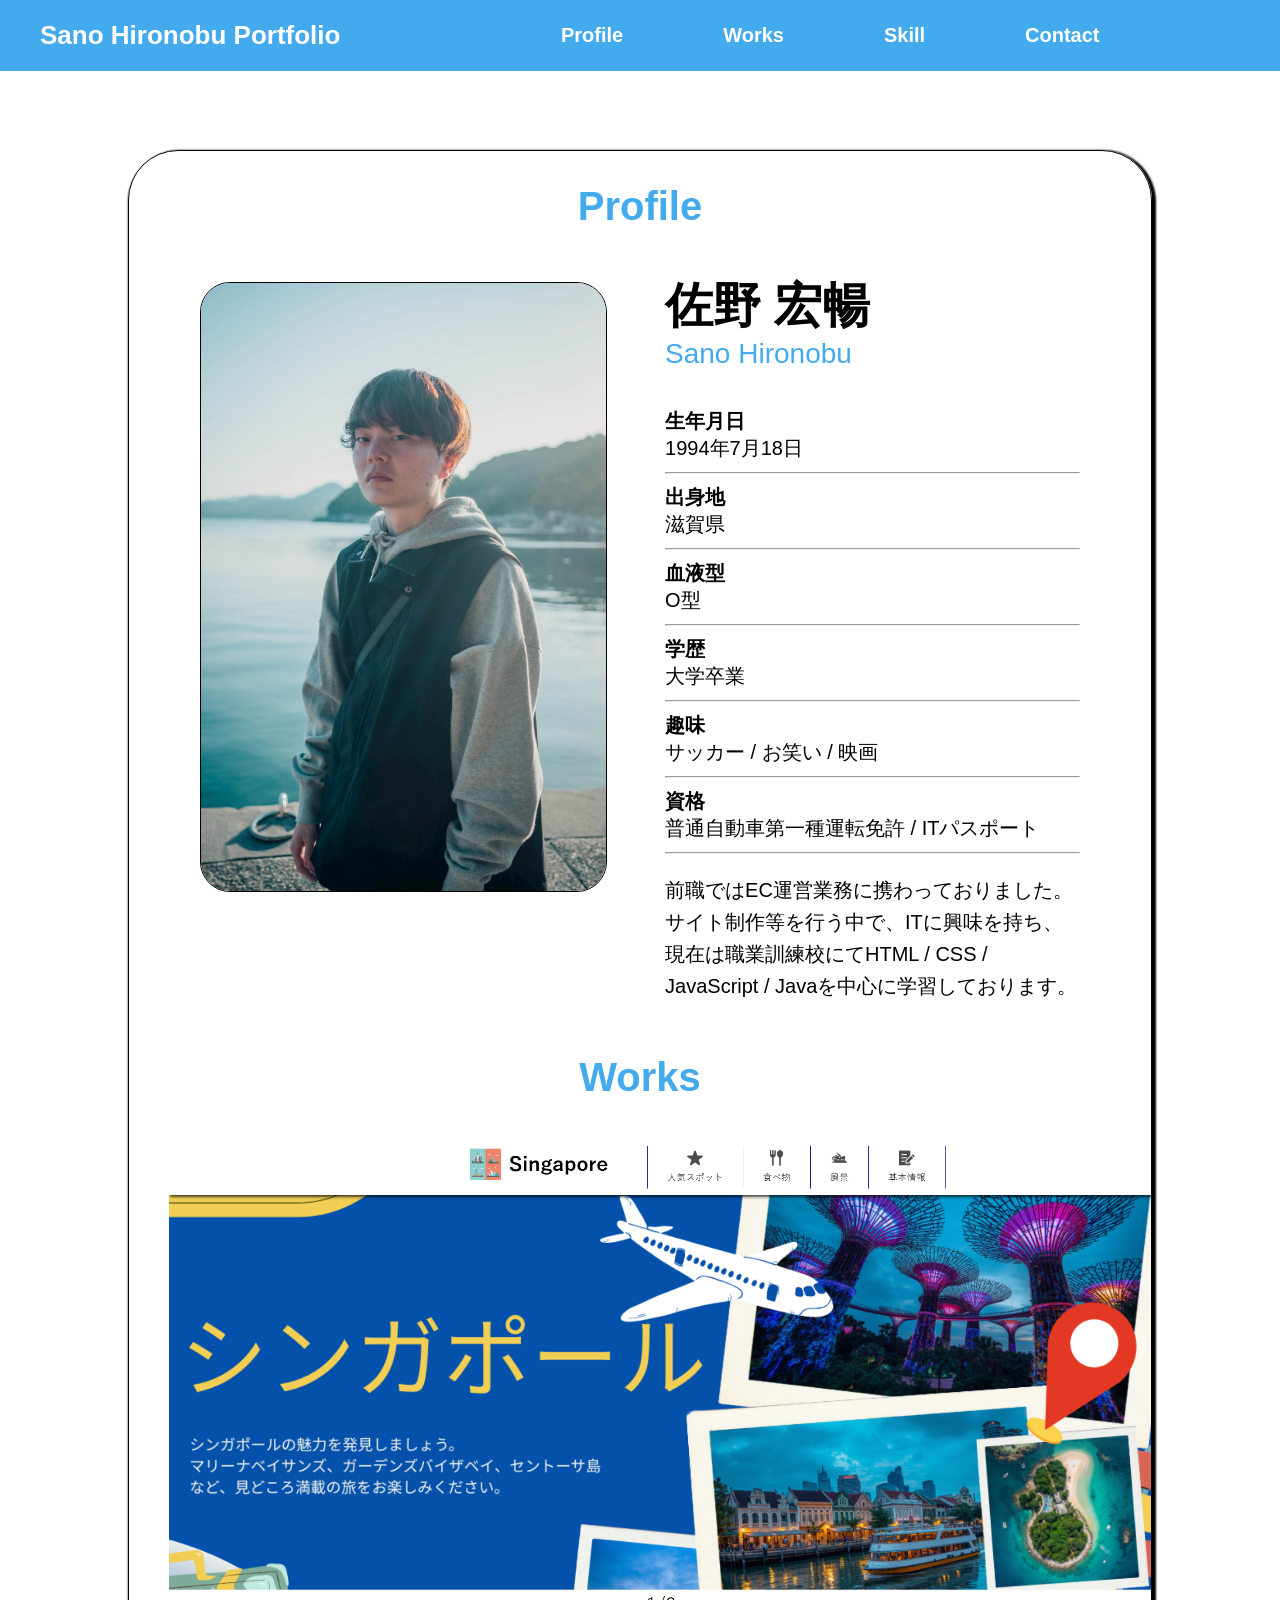
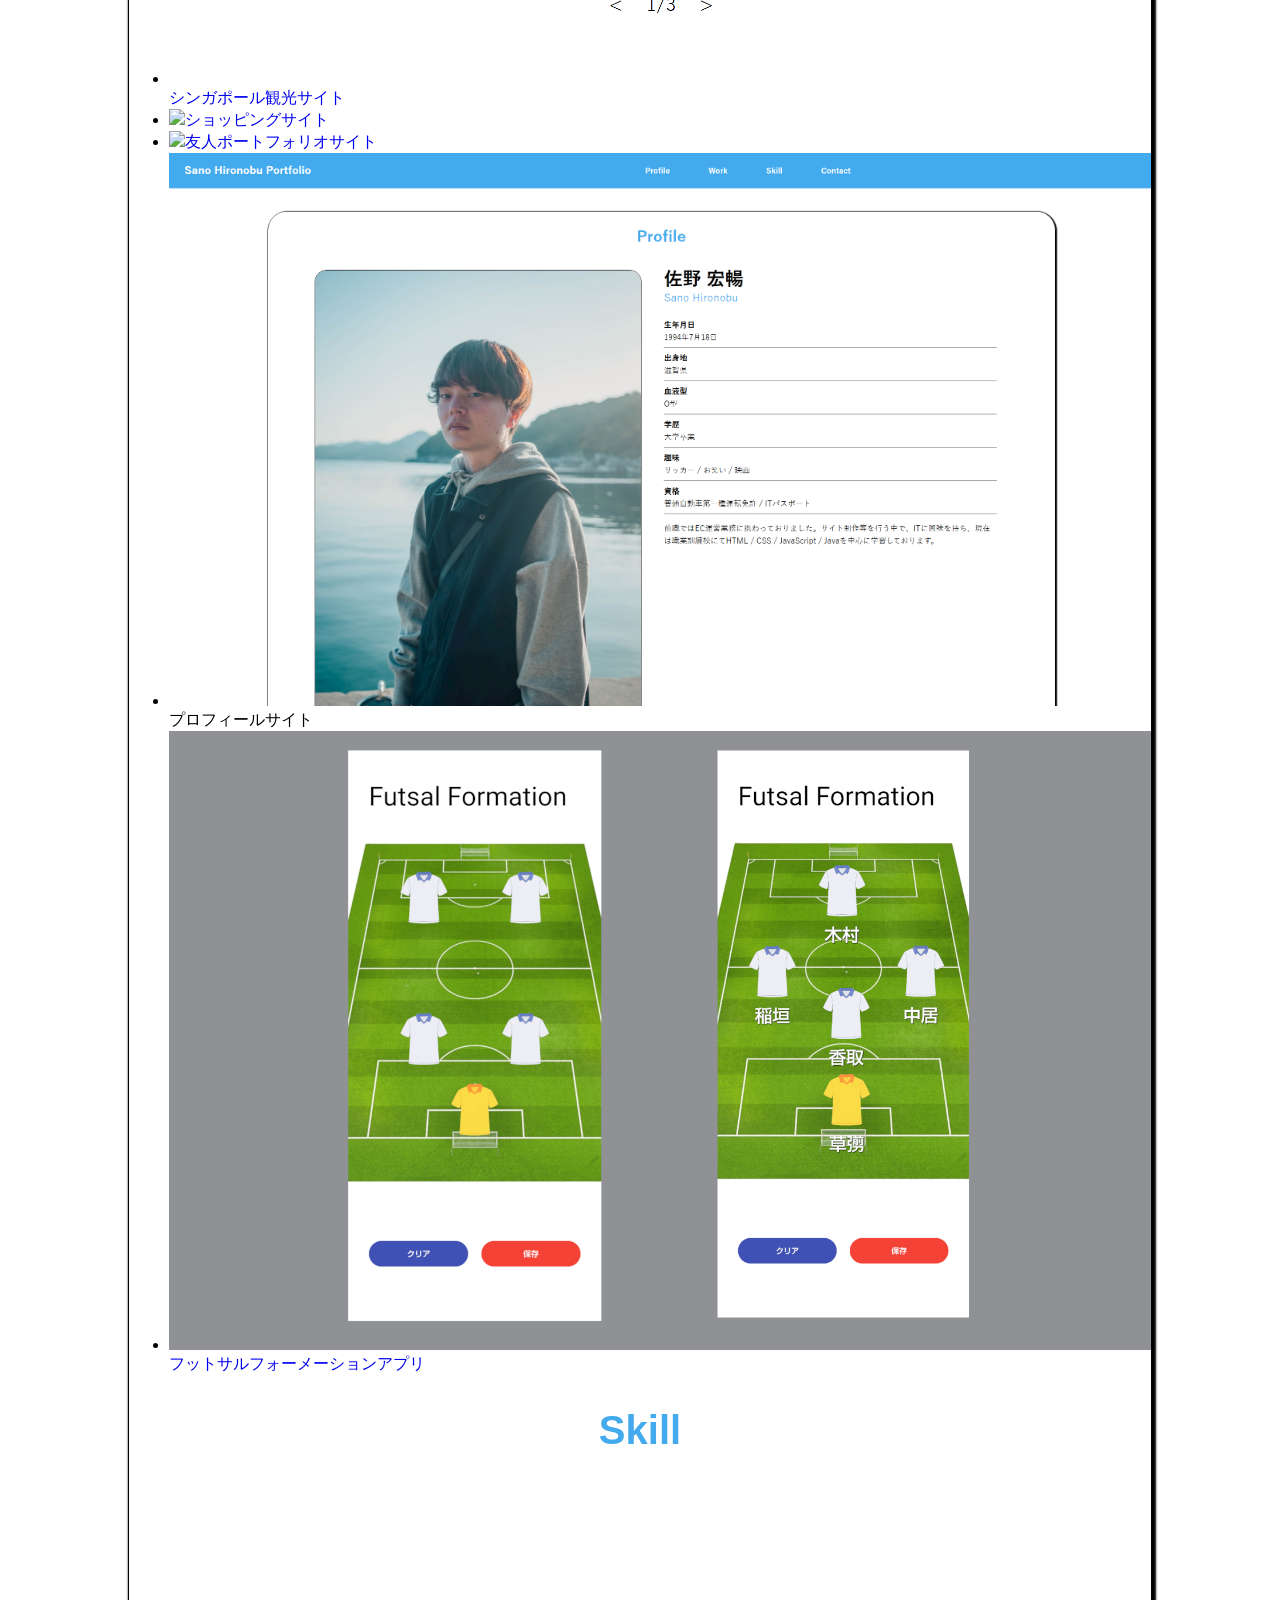
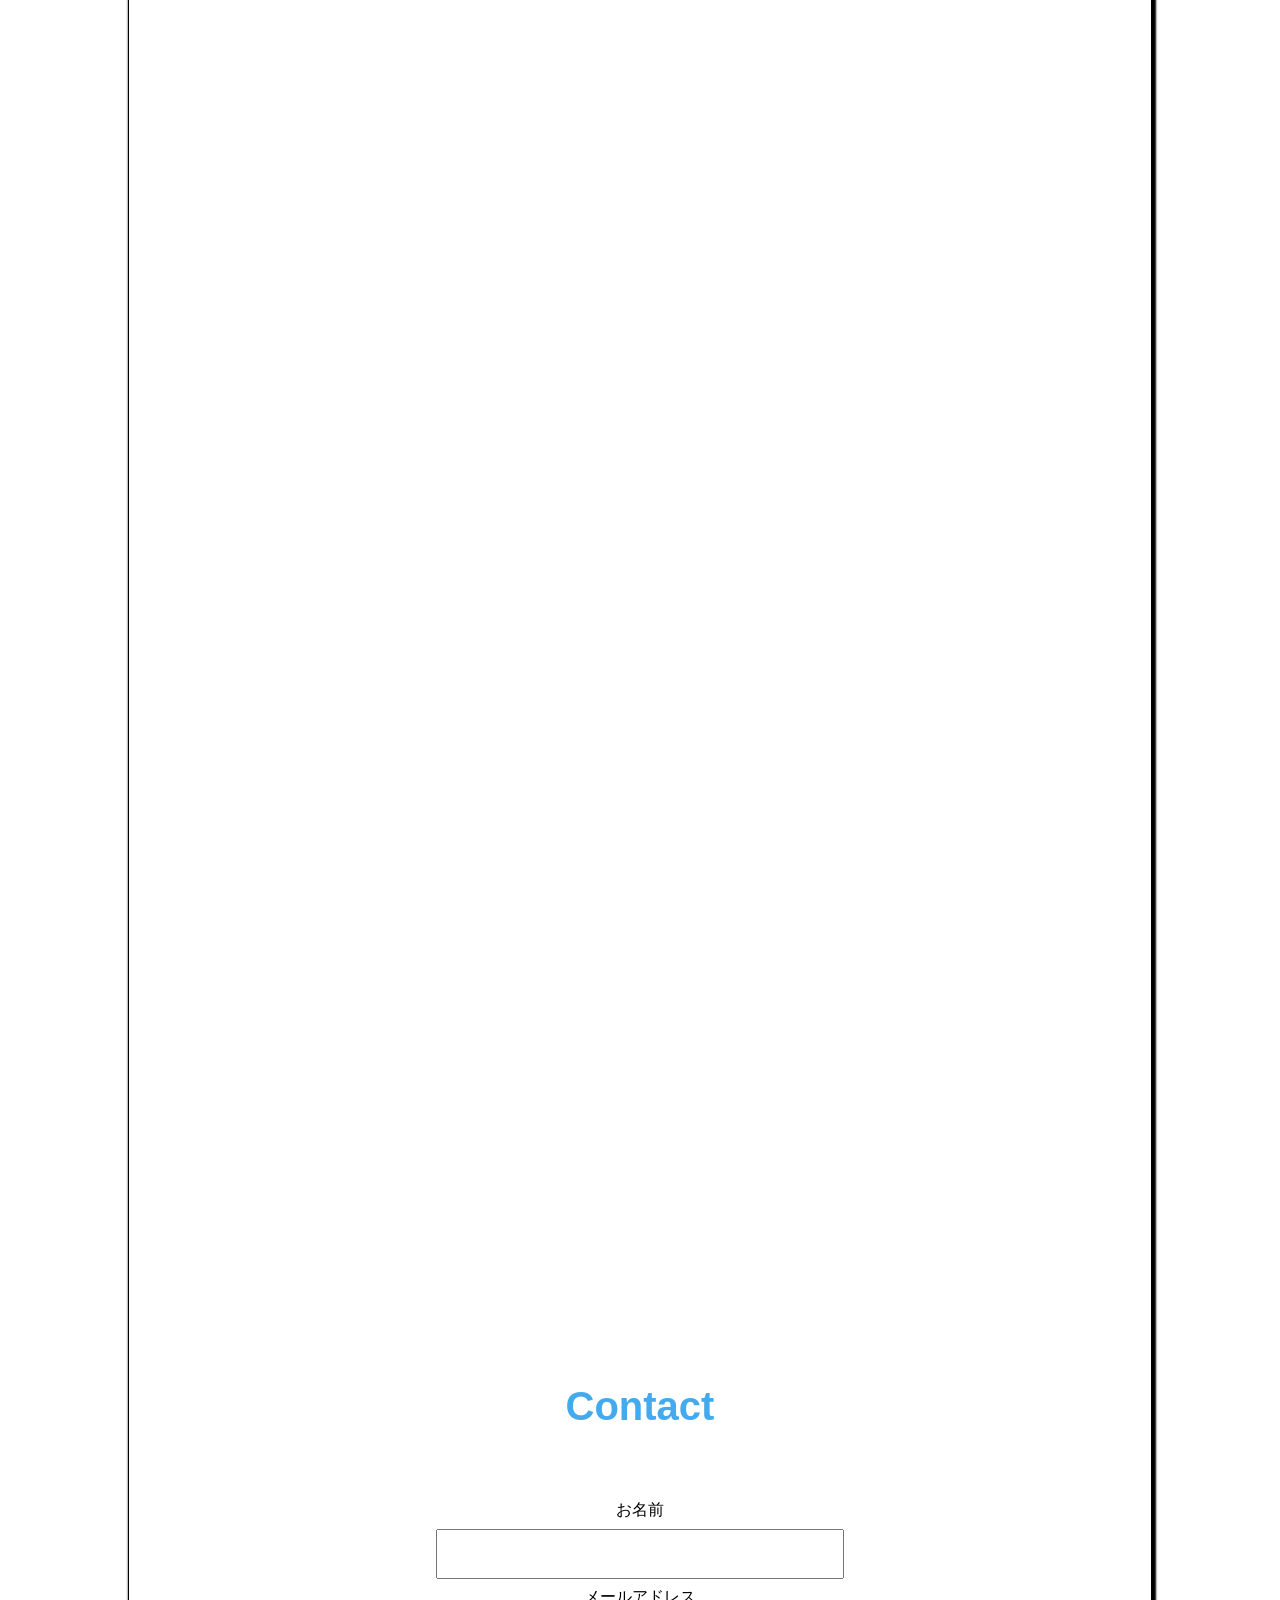
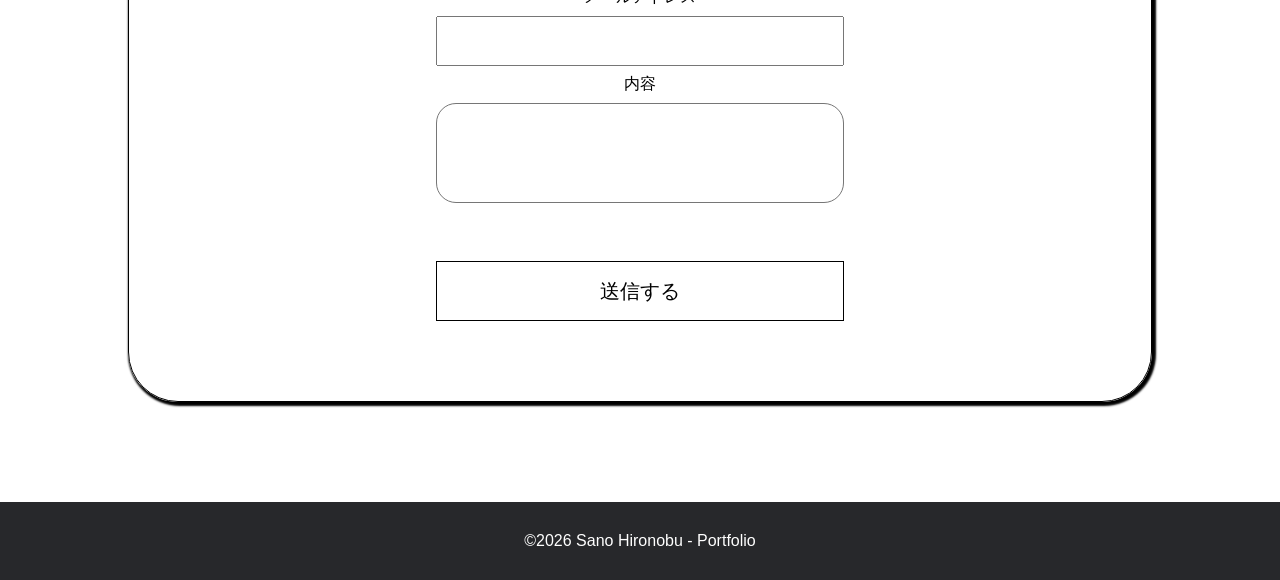
==== commit fc52da66: "works change.html" ====
--- a/index.html
+++ b/index.html
@@ -6,7 +6,7 @@
     <meta name="viewport" content="width=device-width, initial-scale=1.0">
     <title>Sano Hironobu portfolio</title>
     <link rel="stylesheet" href="css/style.css">
-    <script src="javaScript/script.js" defer></script>
+    <script src="JavaScript/script.js" defer></script>
 </head>
 
 <body>
@@ -72,14 +72,13 @@
         <!--ワーク-->
         <section id="works">
             <h2 class="title">Works</h2>
-            <div class="works-list">
-                <ul class="w-list">
-                    <li><img src="img/works/travel.png"><span>シンガポール観光サイト</span></li>
-                    <li><img src="img/works/frend.png"><span>友人ポートフォリオサイト</span></li>
-                    <li><img src="img/works/formation.png" class="form"><span>フットサルフォーメーションアプリ</span></li>
-                    <li><img src="img/works/profile.png" class="form"><span>Sano Hironobuポートフォリオサイト</span></li>
+                <ul>
+                    <li class="works-list"><a href="https://portfolio-sano.github.io/singapore/"><img src="img/works/travel.png"><span>シンガポール観光サイト</span></a></li>
+                    <li class="works-list"><a href="https://portfolio-sano.github.io/shop/"><img src="img/works/shop.png"><span>ショッピングサイト</span></a></li>
+                    <li class="works-list"><a href="https://portfolio-sano.github.io/friend/"><img src="img/works/friend.png"><span>友人ポートフォリオサイト</span></a></li>
+                    <li class="works-list"><img src="img/works/profile.png" class="form"><span>プロフィールサイト</span></li>
+                    <li class="works-list"><a href="https://github.com/portfolio-sano/formation.git"><img src="img/works/formation.png" class="form"><span>フットサルフォーメーションアプリ</span></a></li>
                 </ul>
-            </div>
         </section>
         <!--スキル-->
         <section id="skill">
@@ -95,7 +94,6 @@
                 <h3>JavaScript</h3>
                 モーダル、スライド表示など、UIの操作性を高めるインタラクションを実装できます。
             </div>
-
             <div class="sk-list">
                 <img src="img/skill/java.png">
                 <h3>Java</h3>
@@ -158,5 +156,4 @@
         </div>
     </footer>
 </body>
-
 </html>
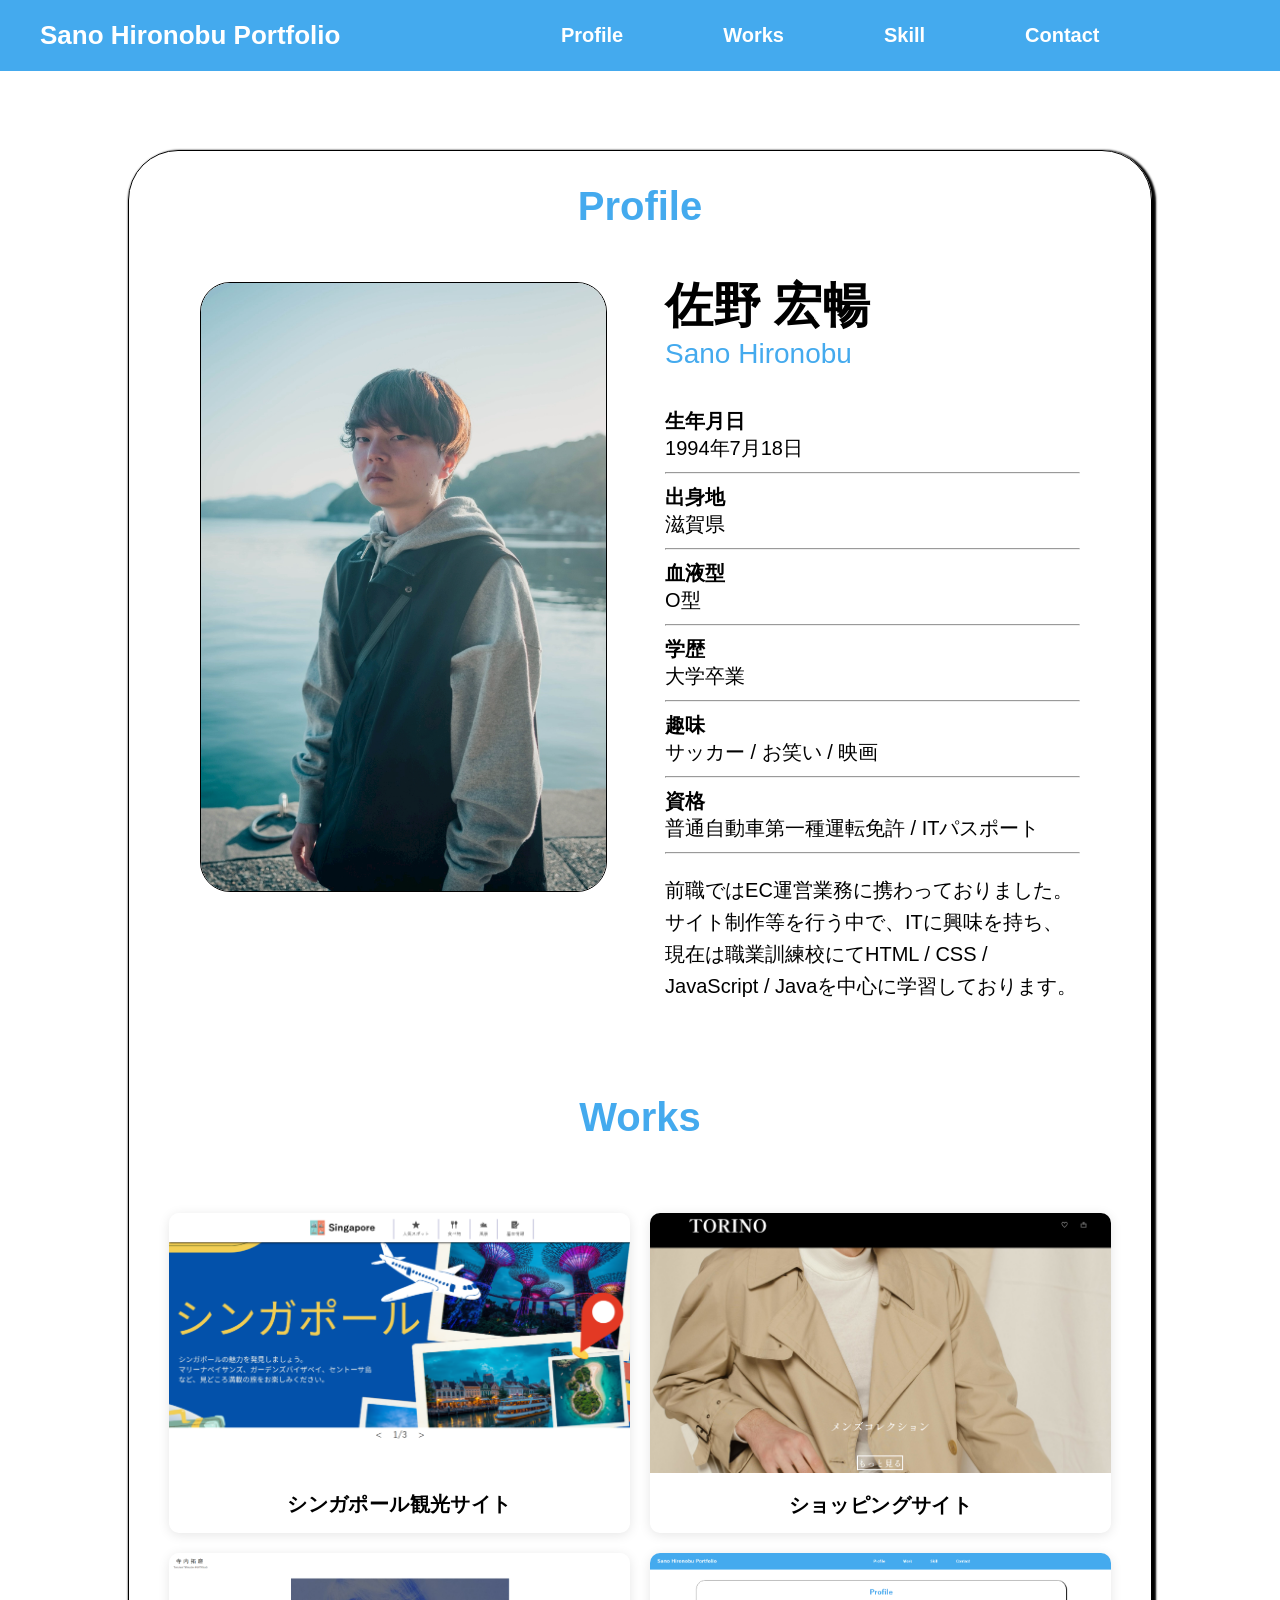
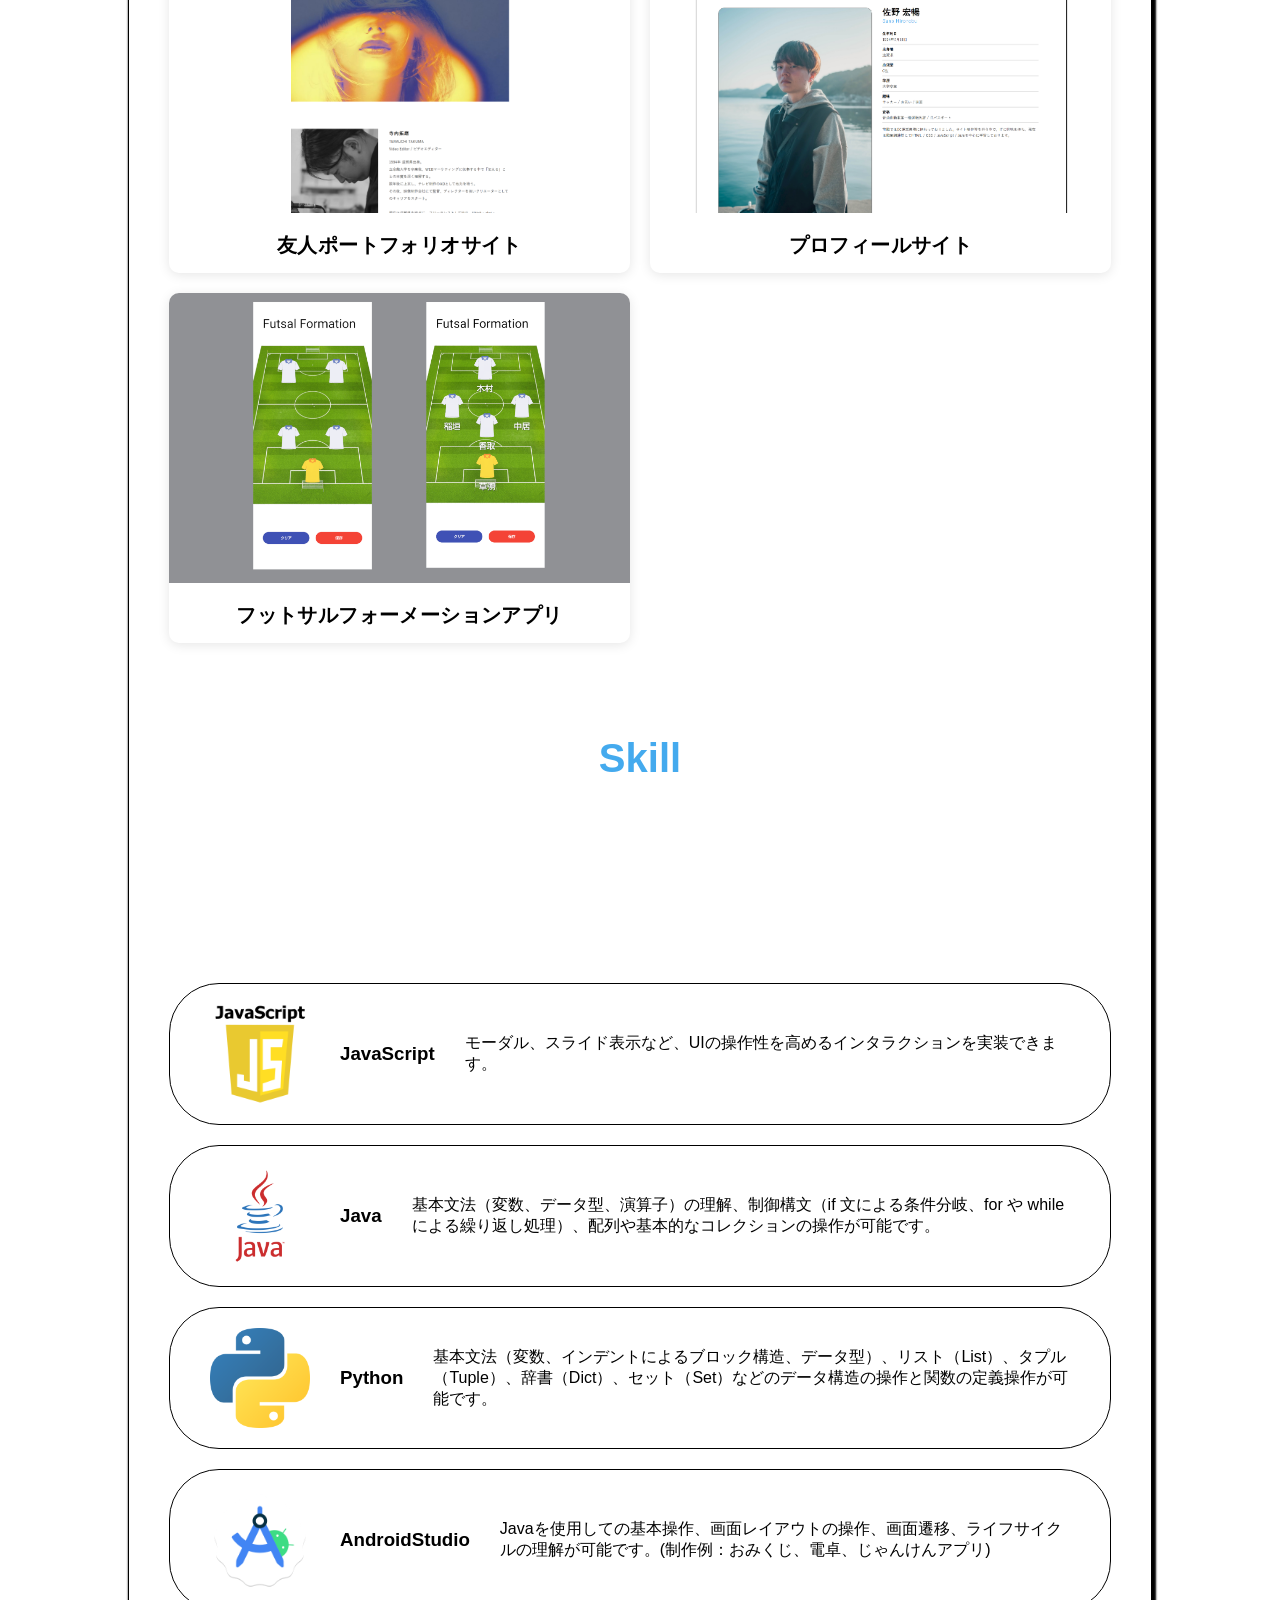
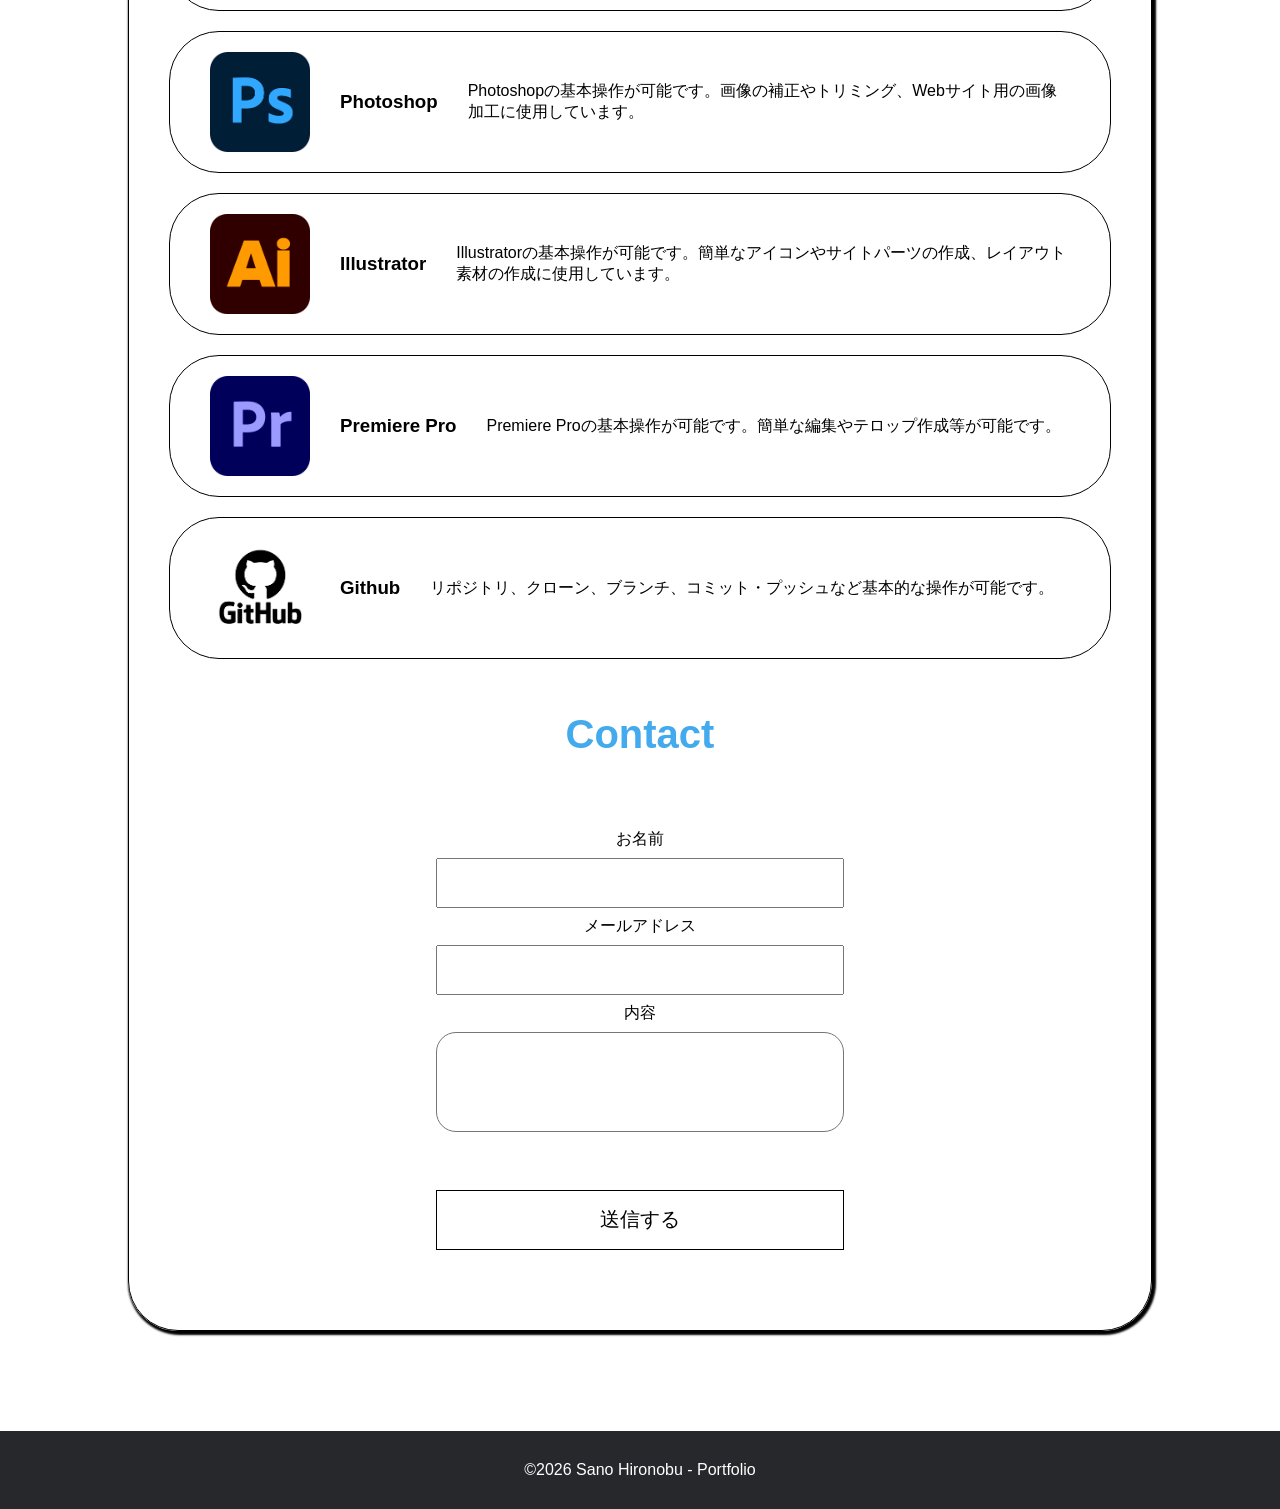
==== commit 8425a385: "javascript rename.html" ====
--- a/index.html
+++ b/index.html
@@ -6,7 +6,7 @@
     <meta name="viewport" content="width=device-width, initial-scale=1.0">
     <title>Sano Hironobu portfolio</title>
     <link rel="stylesheet" href="css/style.css">
-    <script src="JavaScript/script.js" defer></script>
+    <script src="javaScript/script.js" defer></script>
 </head>
 
 <body>
--- a/css/style.css
+++ b/css/style.css
@@ -15,6 +15,7 @@
 
 a {
     text-decoration: none;
+    color: black;
 }
 
 #main {
@@ -185,42 +186,58 @@
 
 /*ワーク
 ---------------------------------------*/
-#work {
-    align-items: center;
-    text-align: center;
-    padding-left: 0px;
-    padding-right: 40px;
-    padding-top: 100px;
-    padding-bottom: 100px;
-}
-
-.w-list {
+#works {
+    padding-top: 40px;
+    padding-bottom: 60px;
+}
+ 
+#works ul {
     display: grid;
     grid-template-columns: repeat(2, 1fr);
+    gap: 20px;
     list-style: none;
-    gap: 50px;
-    padding-bottom: 20px;
-
-    opacity: 0;
-    transform: translateY(30px);
-    transition: opacity 0.6s ease, transform 0.6s ease;
-}
-.w-list.visible {
-    opacity: 1;
-    transform: translateY(0);
-}
-
-
-#work img {
-    border: 1px solid black;
-    border-radius: 30px;
-    transition: transform 0.3s;
-}
-
-#work img:hover {
-    transform: scale(1.05);
-}
-
+    padding: 40px 40px 0;
+    max-width: 1100px;
+    margin: 0 auto;
+    box-sizing: border-box;
+}
+.works-list {
+    text-align: center;
+    font-size: 20px;
+    overflow: hidden;
+    border-radius: 10px;
+    box-shadow: 0 2px 12px rgba(0,0,0,0.10);
+    transition: transform 0.25s ease, box-shadow 0.25s ease;
+}
+.works-list:hover {
+    transform: translateY(-4px);
+    box-shadow: 0 8px 24px rgba(0,0,0,0.15);
+}
+.works-list a {
+    display: block;
+}
+.works-list .img-wrap {
+    overflow: hidden;
+}
+.works-list .img-wrap img {
+    display: block;
+    width: 100%;
+    border: none;
+    border-radius: 0;
+    transition: transform 0.3s ease, opacity 0.3s ease;
+}
+.works-list:hover .img-wrap img {
+    transform: scale(1.08);
+    opacity: 0.88;
+}
+.works-list span {
+    display: block;
+    padding: 14px 12px;
+    font-weight: 600;
+    font-size: 20px;
+    color: black;
+    letter-spacing: 0.02em;
+}
 /* スキル
 ---------------------------------------*/
 #skill {
@@ -262,6 +279,7 @@
 .sk-list:hover {
     background-color: rgba(68, 170, 238, 0.123);
     cursor: pointer;
+    transform: translateY(-4px);
 }
 
 
